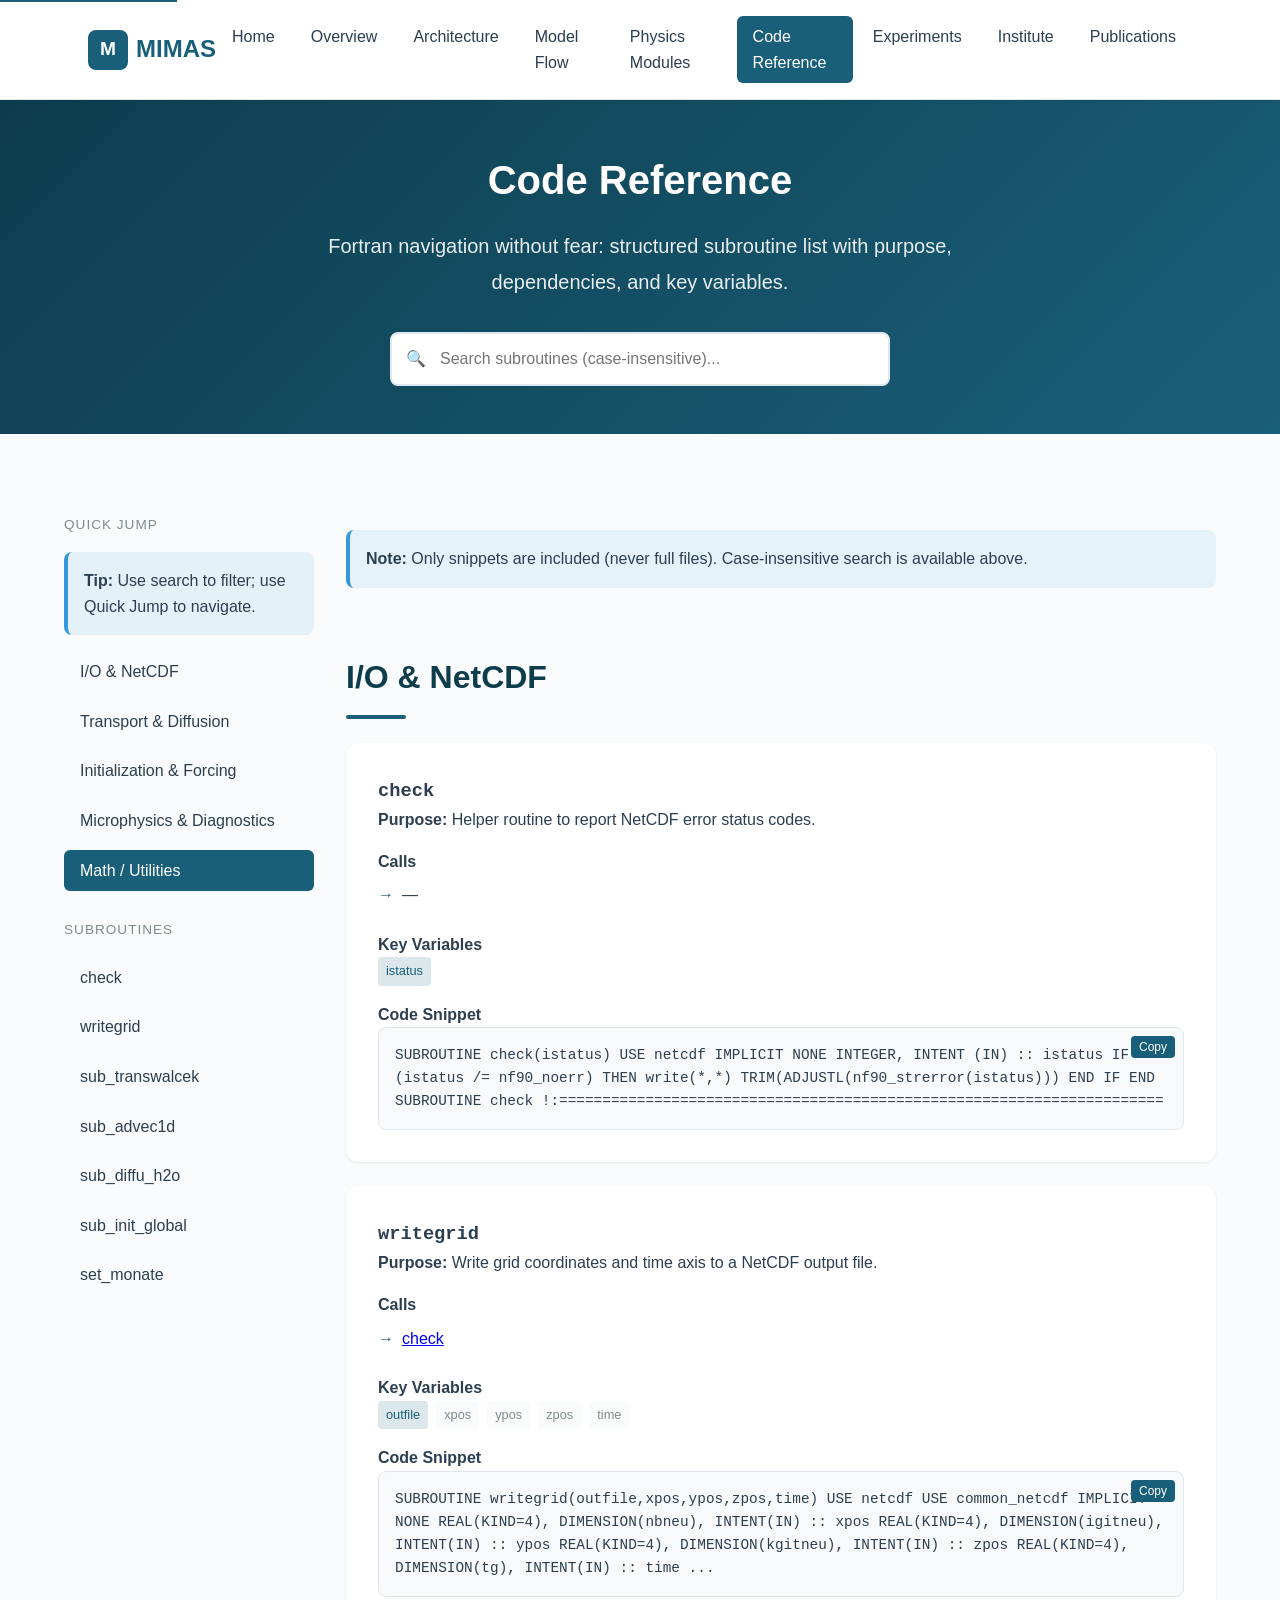
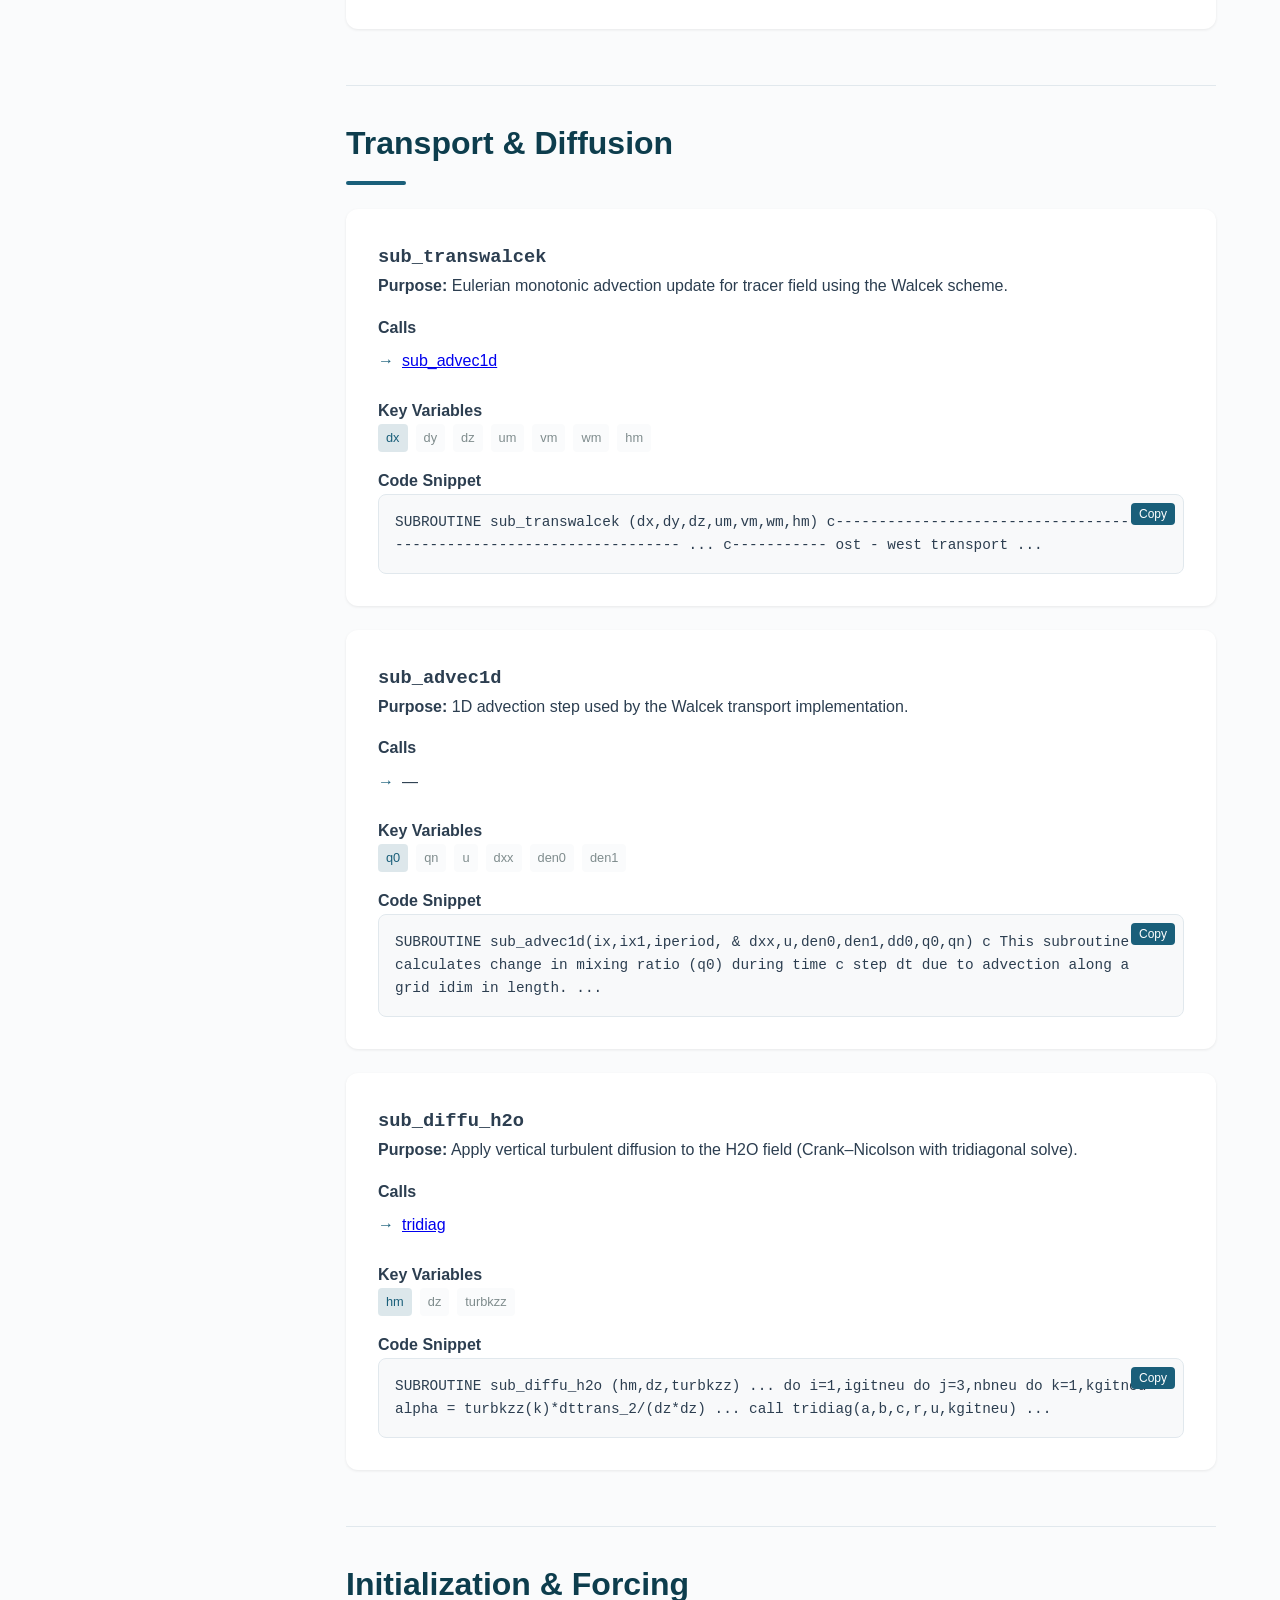
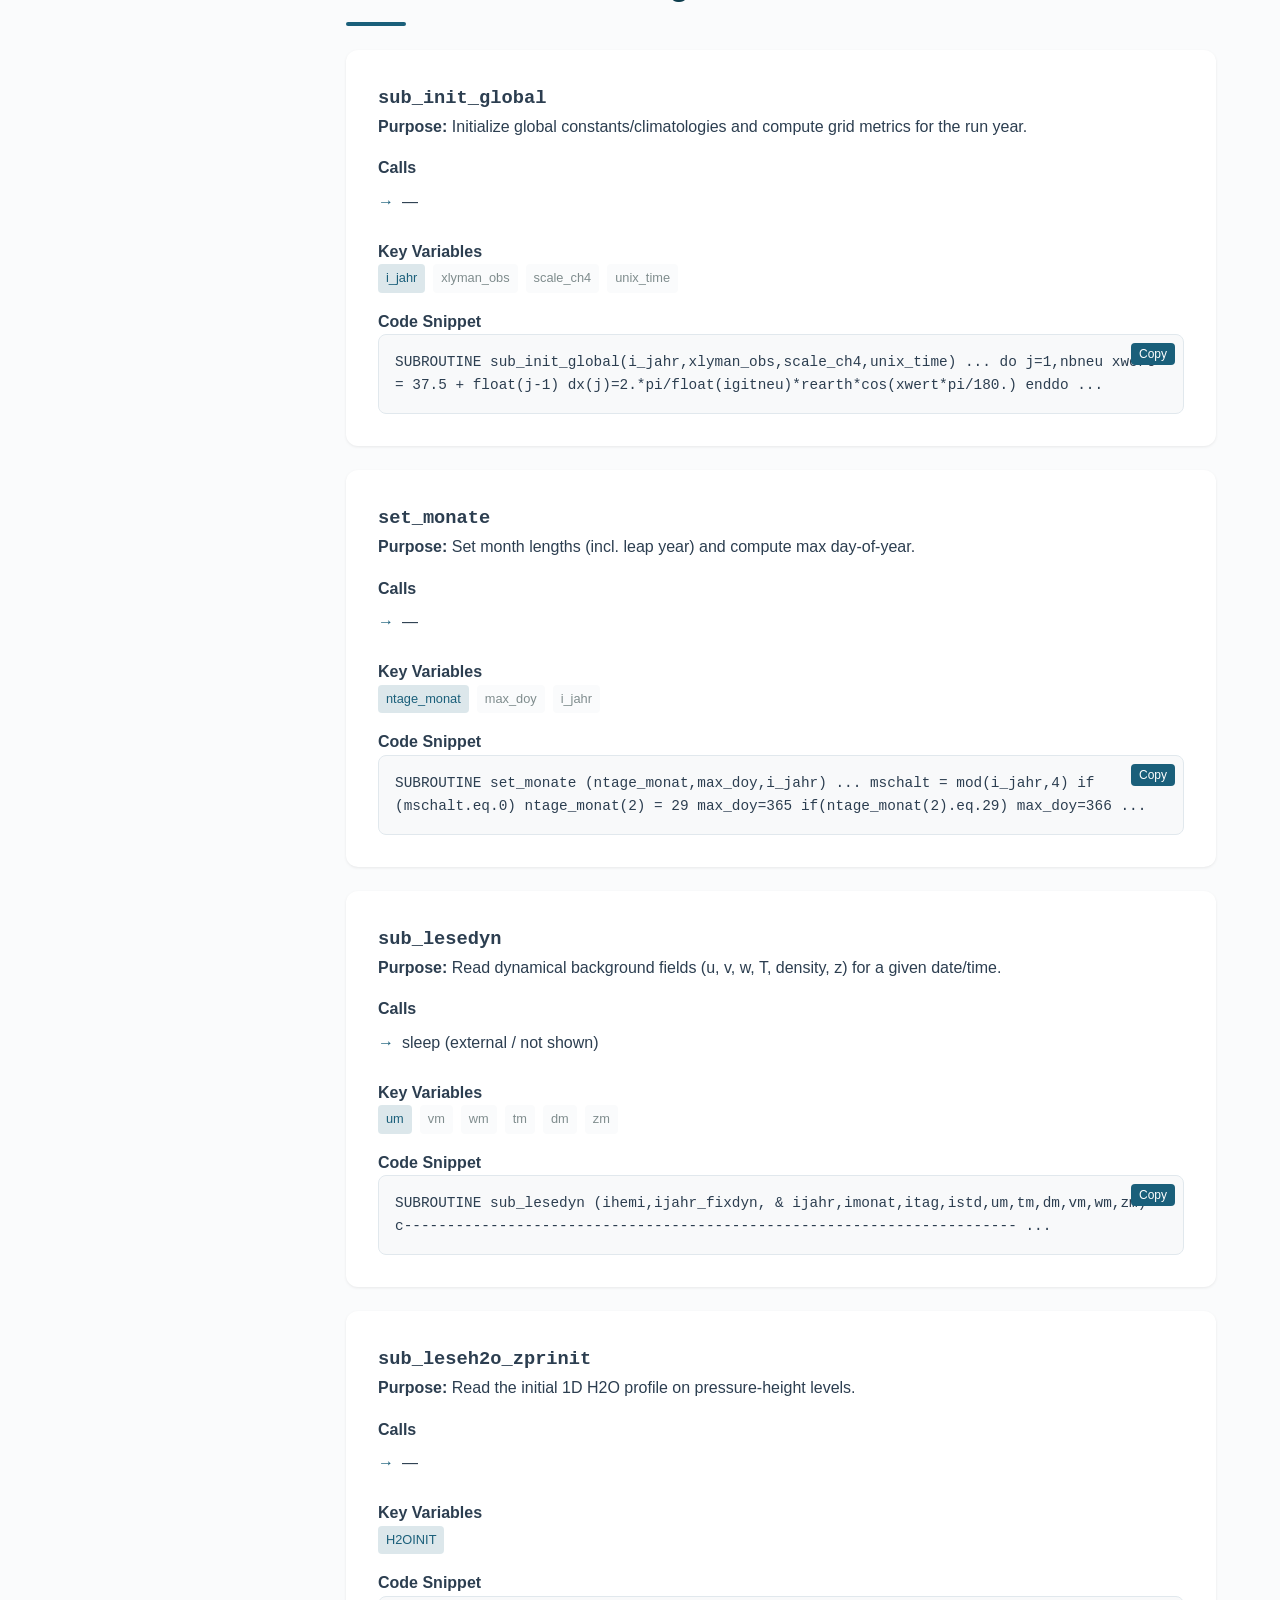
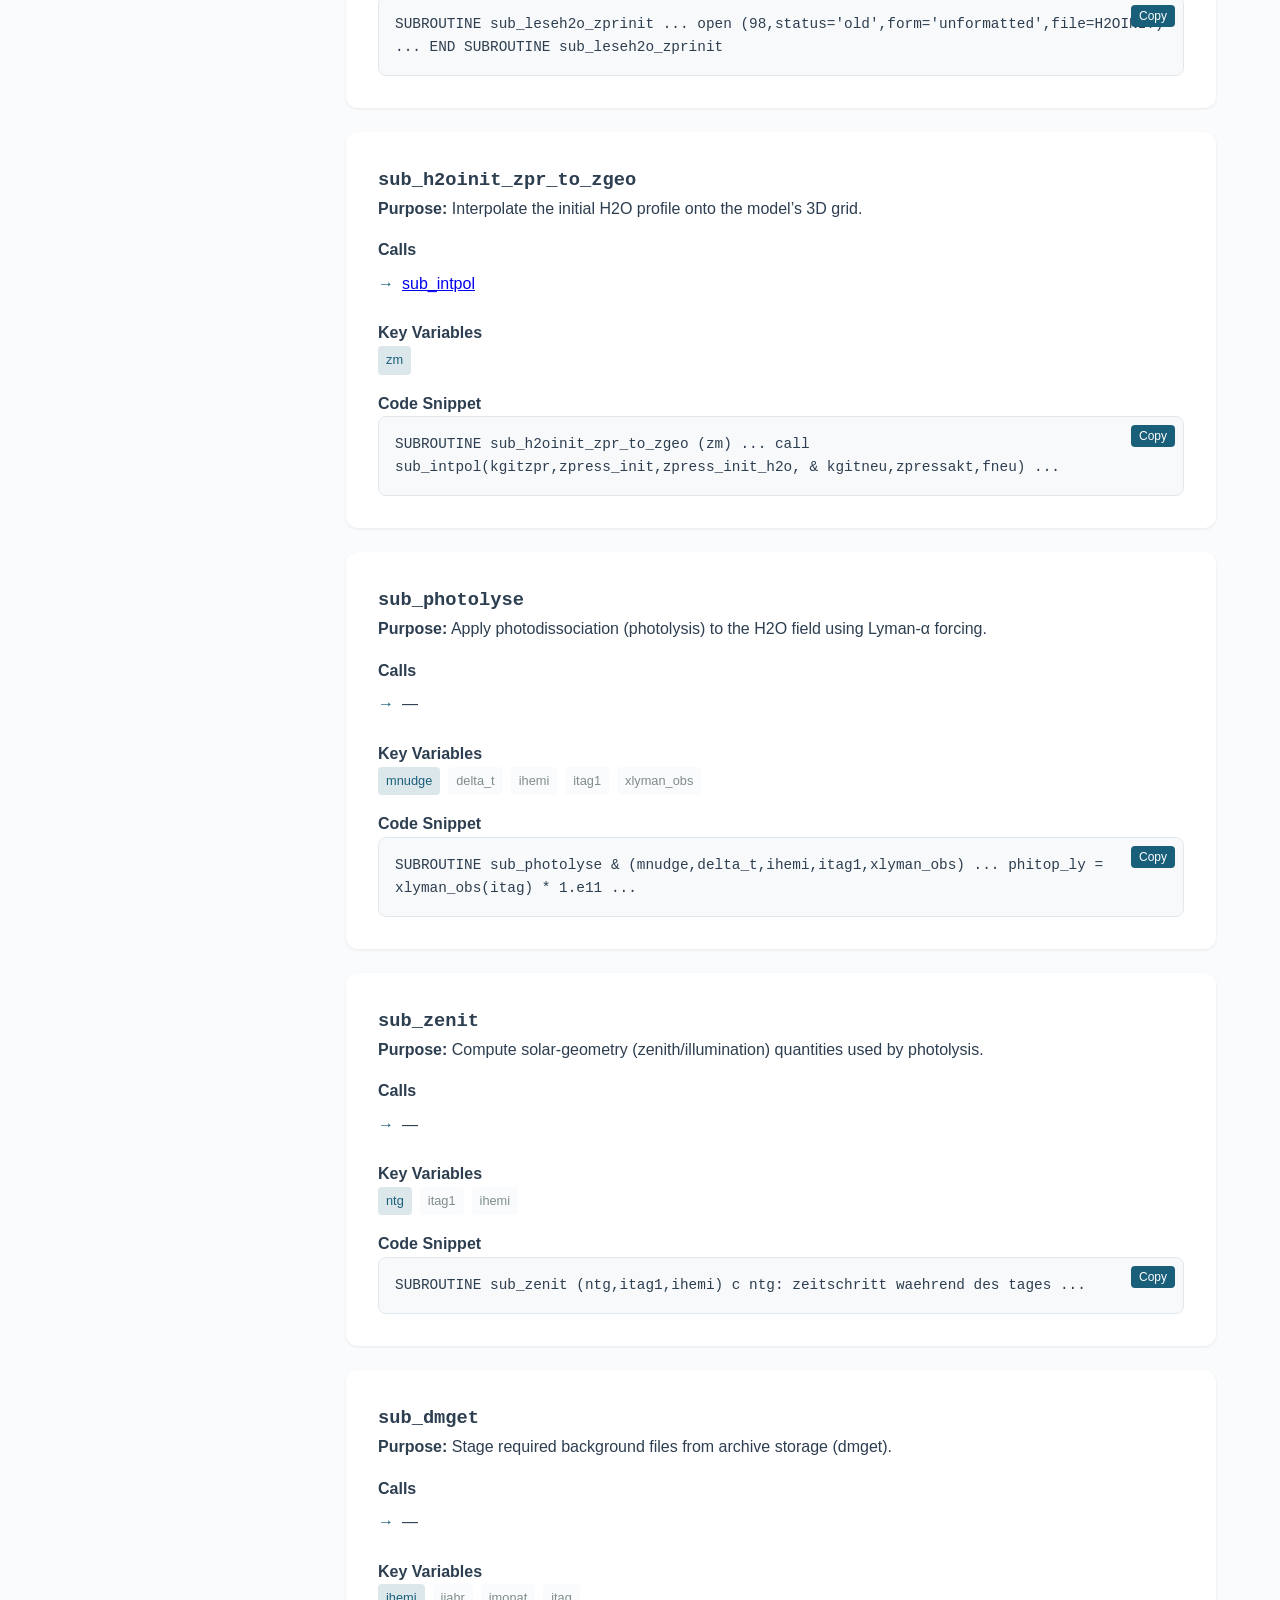
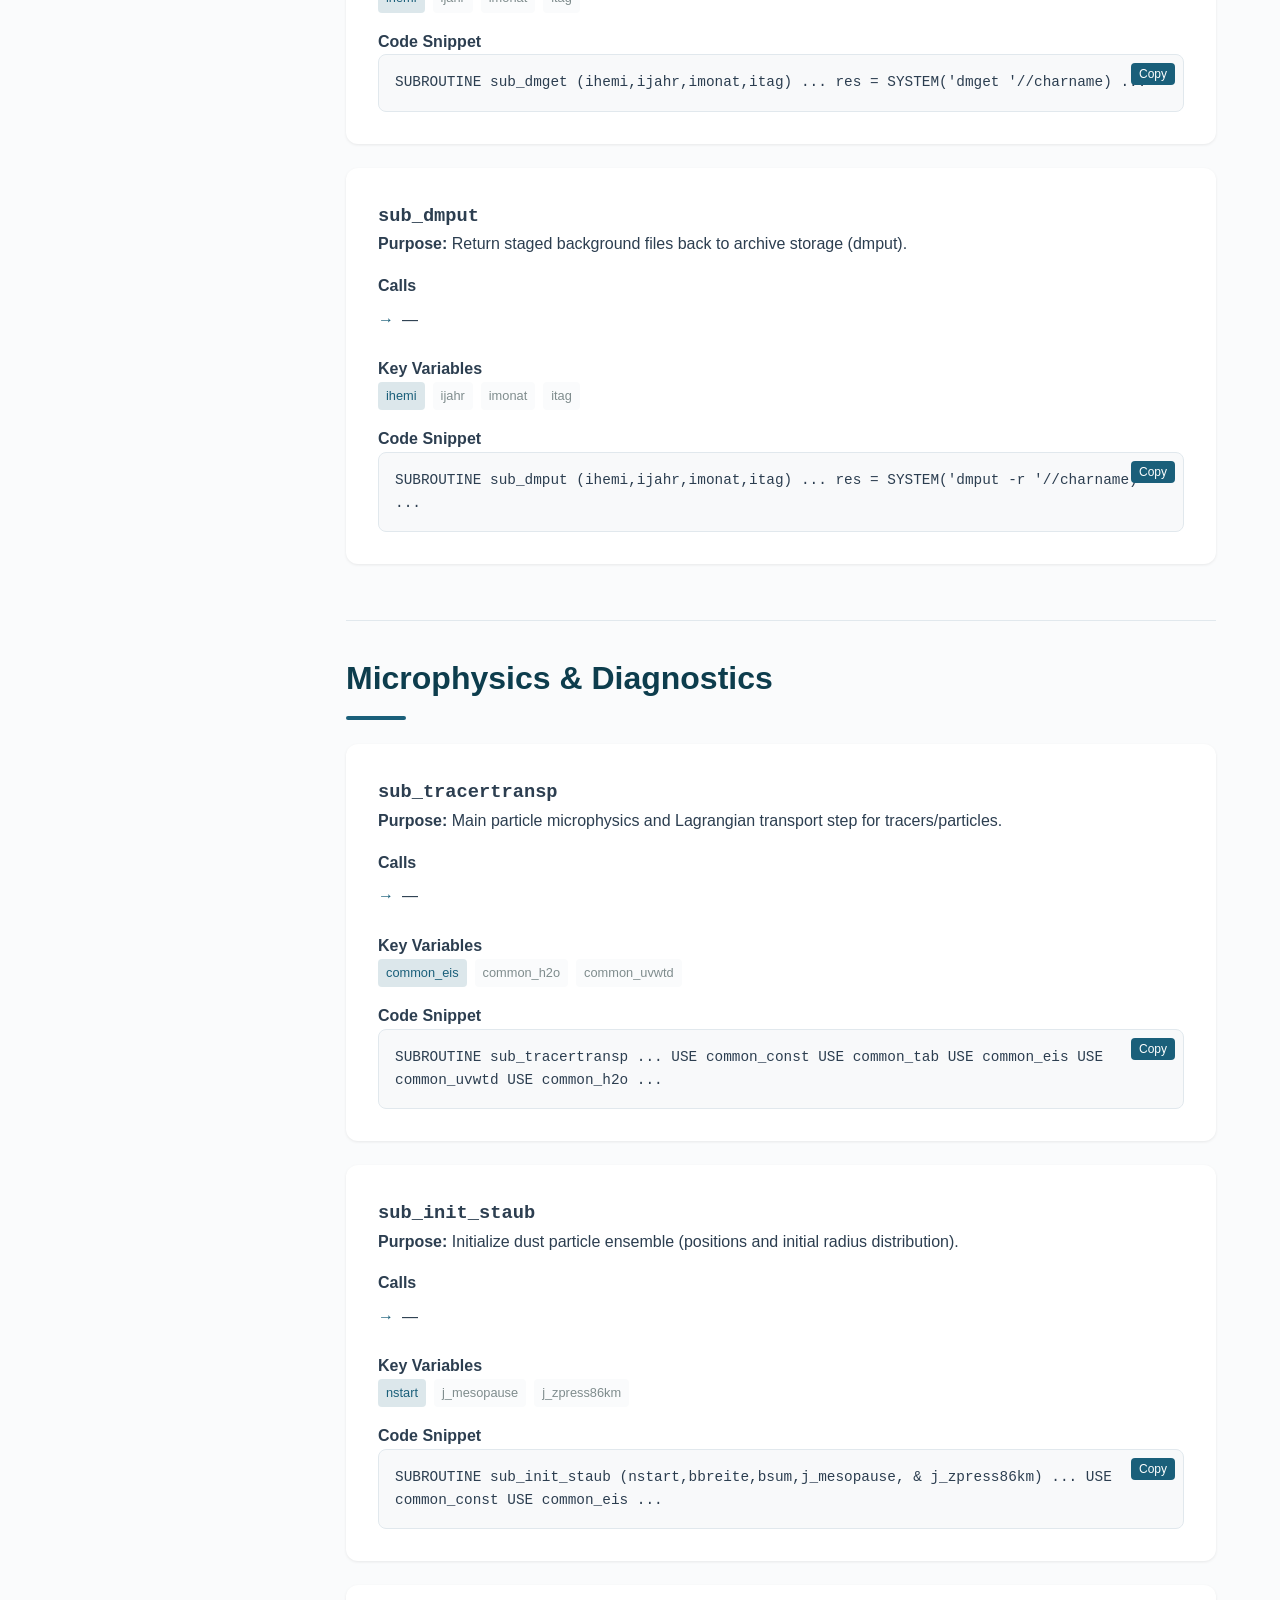
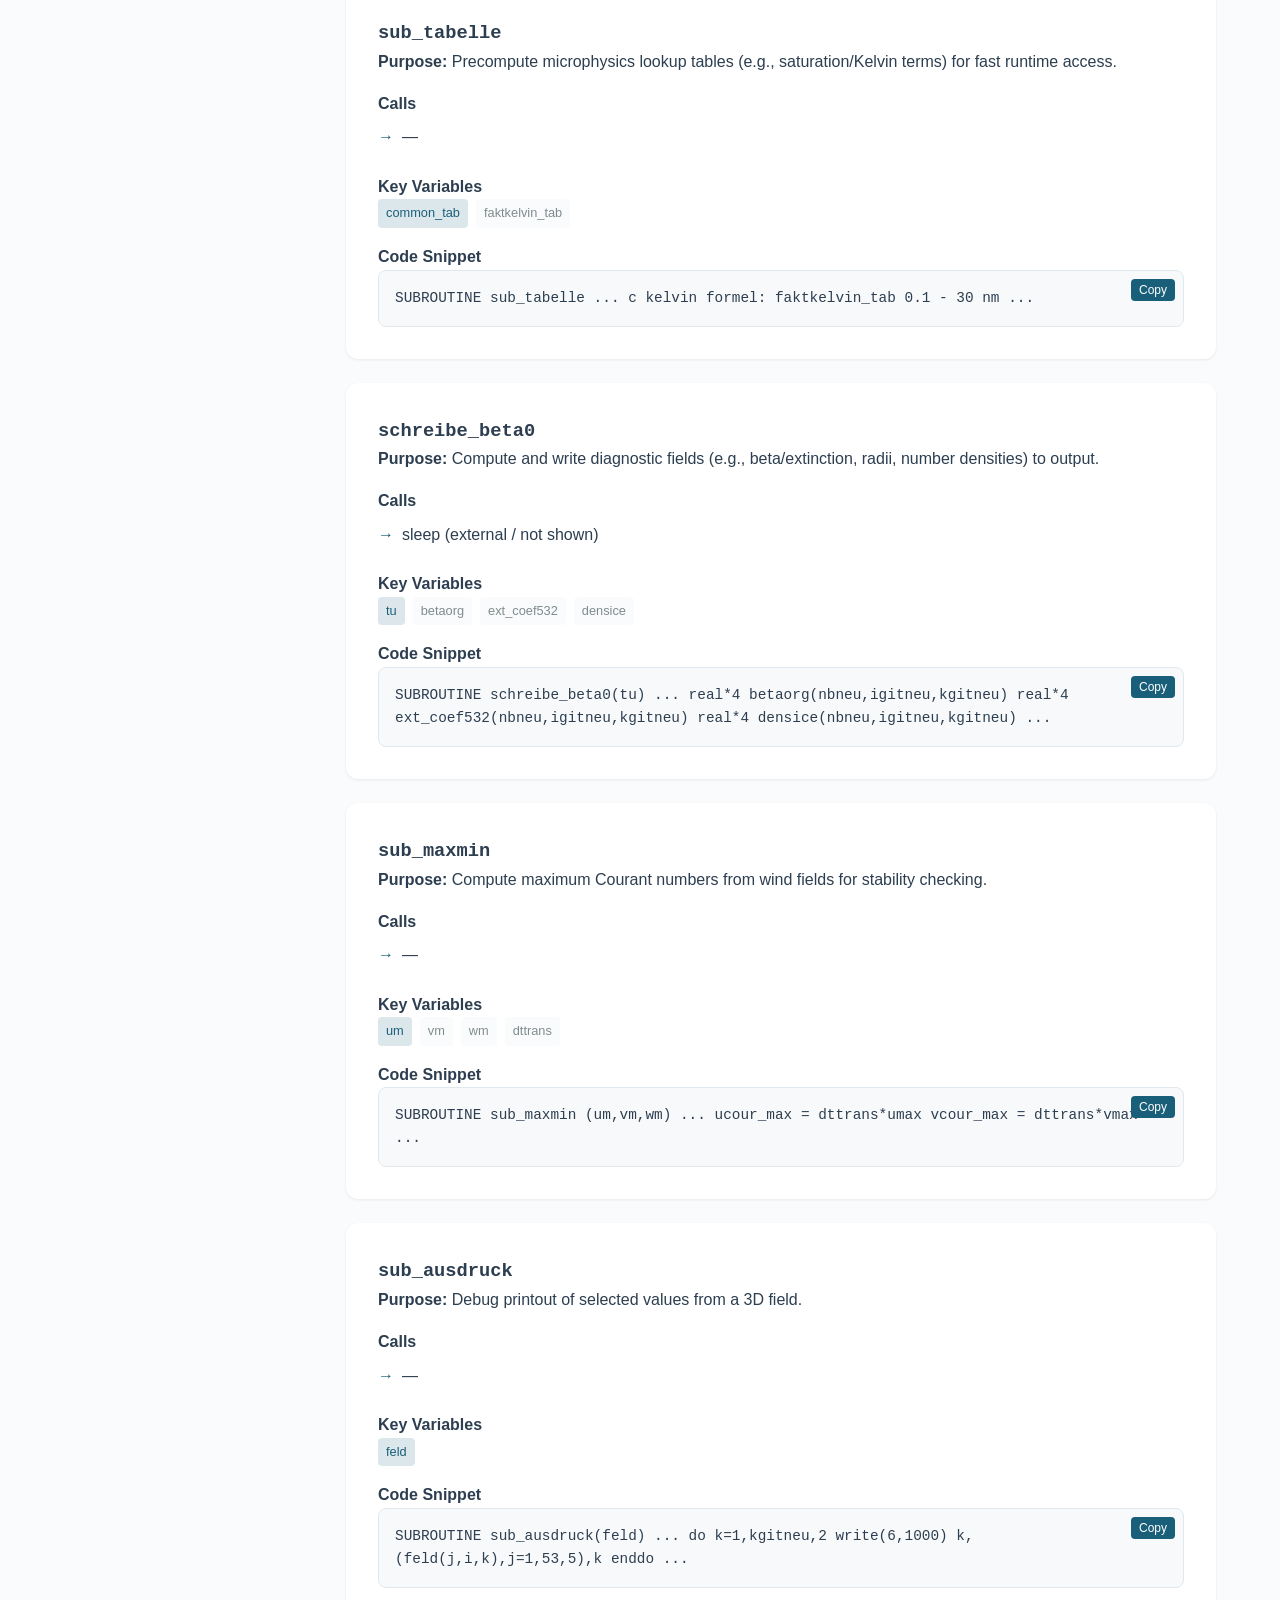
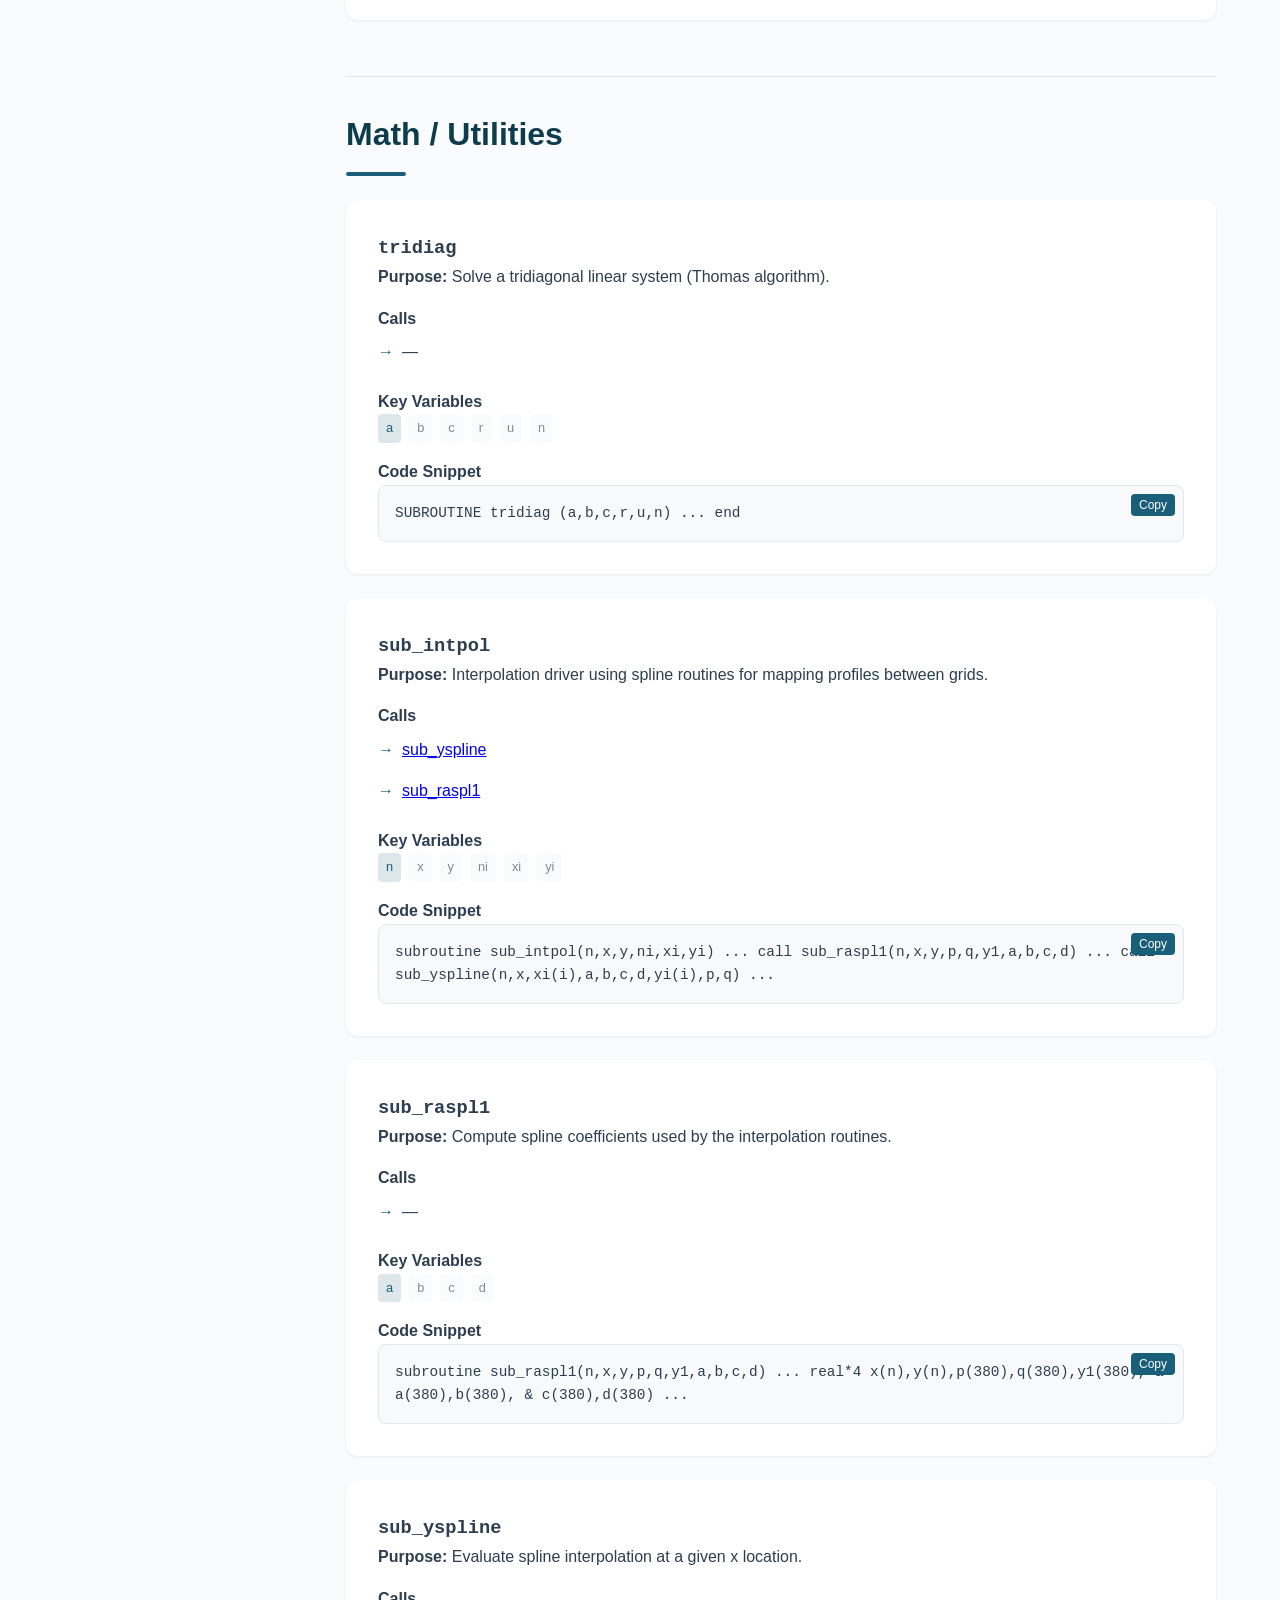
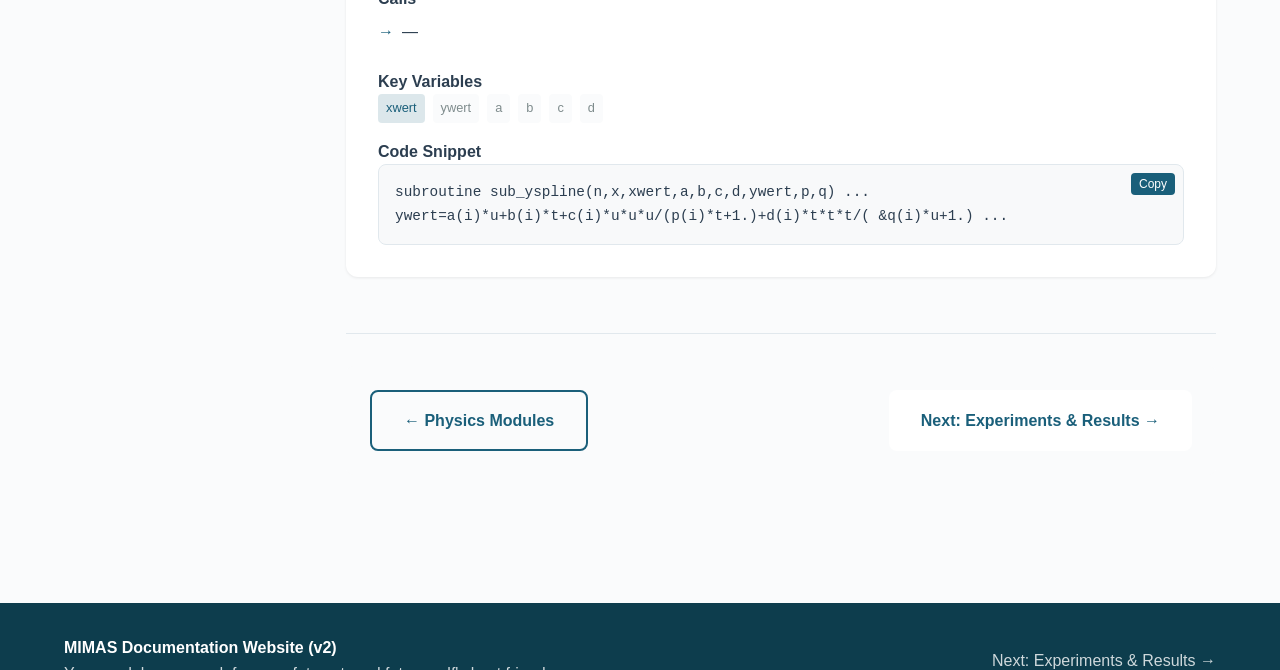
==== code-reference.html @ 05393bd7 "first upload. wll wish" ====
<!DOCTYPE html>
<html lang="en">
<head>
    <meta charset="UTF-8">
    <meta name="viewport" content="width=device-width, initial-scale=1.0">
    <title>Code Reference - MIMAS Documentation</title>
    <link rel="stylesheet" href="styles.css">
</head>
<body>
    <a href="#main-content" class="skip-link">Skip to main content</a>
    
    <header class="header">
        <div class="container">
            <div class="header-content">
                <a href="index.html" class="logo">
                    <div class="logo-icon">M</div>
                    <span class="logo-text">MIMAS</span>
                </a>
                
                <button class="mobile-menu-btn" aria-label="Toggle menu">
                    <span></span>
                    <span></span>
                    <span></span>
                </button>
                
                <nav class="nav-main" id="main-nav">
                    <a href="index.html" class="nav-link">Home</a>
                    <a href="overview.html" class="nav-link">Overview</a>
                    <a href="architecture.html" class="nav-link">Architecture</a>
                    <a href="flow.html" class="nav-link">Model Flow</a>
                    <a href="modules.html" class="nav-link">Physics Modules</a>
                    <a href="code-reference.html" class="nav-link active">Code Reference</a>
                    <a href="experiments.html" class="nav-link">Experiments</a>
                    <a href="institute.html" class="nav-link">Institute</a>
                    <a href="publications.html" class="nav-link">Publications</a>
                </nav>
            </div>
        </div>
    </header>
    
    <main id="main-content">
        <section class="hero" style="background: linear-gradient(135deg, #0d3d4d 0%, #1a5f7a 100%);">
            <div class="container">
                <h1>Code Reference</h1>
                <p class="hero-description">
                    Fortran navigation without fear: structured subroutine list with purpose, dependencies, and key variables.
                </p>
                
                <div class="search-container" style="max-width: 500px; margin: var(--spacing-xl) auto 0;">
                    <span class="search-icon">🔍</span>
                    <input type="text" class="search-input" placeholder="Search subroutines (case-insensitive)..." id="search-input">
                </div>
            </div>
        </section>
        
        <section class="main-content">
            <div class="container">
                <div class="sidebar-layout">
                    <aside class="sidebar-nav">
                        <div class="sidebar-title">Quick Jump</div>

                        <div class="alert alert-info" style="margin-bottom: var(--spacing-md);">
                            <strong>Tip:</strong> Use search to filter; use Quick Jump to navigate.
                        </div>

                        <div style="display:flex; flex-direction:column; gap: var(--spacing-xs);">
                            <a href="#group-io" class="sidebar-link">I/O & NetCDF</a>
                            <a href="#group-transport" class="sidebar-link">Transport & Diffusion</a>
                            <a href="#group-initialization" class="sidebar-link">Initialization & Forcing</a>
                            <a href="#group-microphysics" class="sidebar-link">Microphysics & Diagnostics</a>
                            <a href="#group-math" class="sidebar-link">Math / Utilities</a>
                        </div>

                        <div class="sidebar-title" style="margin-top: var(--spacing-lg);">Subroutines</div>
                        <div style="display:flex; flex-direction:column; gap: var(--spacing-xs);">
                            <!-- I/O & NetCDF -->
                            <a href="#check" class="sidebar-link">check</a>
                            <a href="#writegrid" class="sidebar-link">writegrid</a>

                            <!-- Transport & Diffusion -->
                            <a href="#sub_transwalcek" class="sidebar-link">sub_transwalcek</a>
                            <a href="#sub_advec1d" class="sidebar-link">sub_advec1d</a>
                            <a href="#sub_diffu_h2o" class="sidebar-link">sub_diffu_h2o</a>

                            <!-- Initialization & Forcing -->
                            <a href="#sub_init_global" class="sidebar-link">sub_init_global</a>
                            <a href="#set_monate" class="sidebar-link">set_monate</a>
                            <a href="#sub_lesedyn" class="sidebar-link">sub_lesedyn</a>
                            <a href="#sub_leseh2o_zprinit" class="sidebar-link">sub_leseh2o_zprinit</a>
                            <a href="#sub_h2oinit_zpr_to_zgeo" class="sidebar-link">sub_h2oinit_zpr_to_zgeo</a>
                            <a href="#sub_photolyse" class="sidebar-link">sub_photolyse</a>
                            <a href="#sub_zenit" class="sidebar-link">sub_zenit</a>
                            <a href="#sub_dmget" class="sidebar-link">sub_dmget</a>
                            <a href="#sub_dmput" class="sidebar-link">sub_dmput</a>

                            <!-- Microphysics & Diagnostics -->
                            <a href="#sub_tracertransp" class="sidebar-link">sub_tracertransp</a>
                            <a href="#sub_init_staub" class="sidebar-link">sub_init_staub</a>
                            <a href="#sub_tabelle" class="sidebar-link">sub_tabelle</a>
                            <a href="#schreibe_beta0" class="sidebar-link">schreibe_beta0</a>
                            <a href="#sub_maxmin" class="sidebar-link">sub_maxmin</a>
                            <a href="#sub_ausdruck" class="sidebar-link">sub_ausdruck</a>

                            <!-- Math / Utilities -->
                            <a href="#tridiag" class="sidebar-link">tridiag</a>
                            <a href="#sub_intpol" class="sidebar-link">sub_intpol</a>
                            <a href="#sub_raspl1" class="sidebar-link">sub_raspl1</a>
                            <a href="#sub_yspline" class="sidebar-link">sub_yspline</a>
                        </div>
                    </aside>
                    
                    <div class="main-column">
                        <div class="alert alert-info" style="margin-bottom: var(--spacing-xl);">
                            <strong>Note:</strong> Only snippets are included (never full files). Case-insensitive search is available above.
                        </div>

                        <!-- =========================
                             GROUP: I/O & NetCDF
                             ========================= -->
                        <section id="group-io" class="content-section">
                            <h2 class="section-title">I/O &amp; NetCDF</h2>

                            <!-- check -->
                            <div class="content-box subroutine-entry" id="check" data-name="check">
                                <h3><code>check</code></h3>
                                <p><strong>Purpose:</strong> Helper routine to report NetCDF error status codes.</p>
                                
                                <div class="grid-2" style="margin-top: var(--spacing-md);">
                                    <div>
                                        <h4>Calls</h4>
                                        <ul class="content-list">
                                            <li>—</li>
                                        </ul>
                                    </div>
                                    <div></div>
                                </div>
                                
                                <div style="margin-top: var(--spacing-md);">
                                    <h4>Key Variables</h4>
                                    <div style="display: flex; flex-wrap: wrap; gap: var(--spacing-xs);">
                                        <span class="tag primary">istatus</span>
                                    </div>
                                </div>
                                
                                <div style="margin-top: var(--spacing-md);">
                                    <h4>Code Snippet</h4>
                                    <div class="code-block">
                                        <code>
SUBROUTINE check(istatus)
      USE netcdf
      IMPLICIT NONE
      INTEGER, INTENT (IN) :: istatus
      IF (istatus /= nf90_noerr) THEN
      write(*,*) TRIM(ADJUSTL(nf90_strerror(istatus)))
      END IF
      END SUBROUTINE check
!:======================================================================
                                        </code>
                                    </div>
                                </div>
                            </div>

                            <!-- writegrid -->
                            <div class="content-box subroutine-entry" id="writegrid" data-name="writegrid">
                                <h3><code>writegrid</code></h3>
                                <p><strong>Purpose:</strong> Write grid coordinates and time axis to a NetCDF output file.</p>
                                
                                <div class="grid-2" style="margin-top: var(--spacing-md);">
                                    <div>
                                        <h4>Calls</h4>
                                        <ul class="content-list">
                                            <li><a href="#check">check</a></li>
                                        </ul>
                                    </div>
                                    <div></div>
                                </div>
                                
                                <div style="margin-top: var(--spacing-md);">
                                    <h4>Key Variables</h4>
                                    <div style="display: flex; flex-wrap: wrap; gap: var(--spacing-xs);">
                                        <span class="tag primary">outfile</span>
                                        <span class="tag">xpos</span>
                                        <span class="tag">ypos</span>
                                        <span class="tag">zpos</span>
                                        <span class="tag">time</span>
                                    </div>
                                </div>
                                
                                <div style="margin-top: var(--spacing-md);">
                                    <h4>Code Snippet</h4>
                                    <div class="code-block">
                                        <code>
SUBROUTINE writegrid(outfile,xpos,ypos,zpos,time)
      USE netcdf
      USE common_netcdf
      IMPLICIT NONE
      REAL(KIND=4), DIMENSION(nbneu), INTENT(IN) :: xpos
      REAL(KIND=4), DIMENSION(igitneu), INTENT(IN) :: ypos
      REAL(KIND=4), DIMENSION(kgitneu), INTENT(IN) :: zpos
      REAL(KIND=4), DIMENSION(tg), INTENT(IN) :: time
...
                                        </code>
                                    </div>
                                </div>
                            </div>
                        </section>

                        <!-- =========================
                             GROUP: Transport & Diffusion
                             ========================= -->
                        <section id="group-transport" class="content-section">
                            <h2 class="section-title">Transport &amp; Diffusion</h2>

                            <!-- sub_transwalcek -->
                            <div class="content-box subroutine-entry" id="sub_transwalcek" data-name="sub_transwalcek">
                                <h3><code>sub_transwalcek</code></h3>
                                <p><strong>Purpose:</strong> Eulerian monotonic advection update for tracer field using the Walcek scheme.</p>
                                <div class="grid-2" style="margin-top: var(--spacing-md);">
                                    <div>
                                        <h4>Calls</h4>
                                        <ul class="content-list">
                                            <li><a href="#sub_advec1d">sub_advec1d</a></li>
                                        </ul>
                                    </div>
                                    <div></div>
                                </div>
                                <div style="margin-top: var(--spacing-md);">
                                    <h4>Key Variables</h4>
                                    <div style="display: flex; flex-wrap: wrap; gap: var(--spacing-xs);">
                                        <span class="tag primary">dx</span>
                                        <span class="tag">dy</span>
                                        <span class="tag">dz</span>
                                        <span class="tag">um</span>
                                        <span class="tag">vm</span>
                                        <span class="tag">wm</span>
                                        <span class="tag">hm</span>
                                    </div>
                                </div>
                                <div style="margin-top: var(--spacing-md);">
                                    <h4>Code Snippet</h4>
                                    <div class="code-block">
                                        <code>
SUBROUTINE sub_transwalcek (dx,dy,dz,um,vm,wm,hm)
c-----------------------------------------------------------------------
...
c-----------  ost - west transport
...
                                        </code>
                                    </div>
                                </div>
                            </div>

                            <!-- sub_advec1d -->
                            <div class="content-box subroutine-entry" id="sub_advec1d" data-name="sub_advec1d">
                                <h3><code>sub_advec1d</code></h3>
                                <p><strong>Purpose:</strong> 1D advection step used by the Walcek transport implementation.</p>
                                <div class="grid-2" style="margin-top: var(--spacing-md);">
                                    <div><h4>Calls</h4><ul class="content-list"><li>—</li></ul></div>
                                    <div></div>
                                </div>
                                <div style="margin-top: var(--spacing-md);">
                                    <h4>Key Variables</h4>
                                    <div style="display: flex; flex-wrap: wrap; gap: var(--spacing-xs);">
                                        <span class="tag primary">q0</span>
                                        <span class="tag">qn</span>
                                        <span class="tag">u</span>
                                        <span class="tag">dxx</span>
                                        <span class="tag">den0</span>
                                        <span class="tag">den1</span>
                                    </div>
                                </div>
                                <div style="margin-top: var(--spacing-md);">
                                    <h4>Code Snippet</h4>
                                    <div class="code-block">
                                        <code>
SUBROUTINE sub_advec1d(ix,ix1,iperiod,
     &                            dxx,u,den0,den1,dd0,q0,qn)
c     This subroutine calculates change in mixing ratio (q0) during time
c     step dt due to advection along a grid idim in length.
...
                                        </code>
                                    </div>
                                </div>
                            </div>

                            <!-- sub_diffu_h2o -->
                            <div class="content-box subroutine-entry" id="sub_diffu_h2o" data-name="sub_diffu_h2o">
                                <h3><code>sub_diffu_h2o</code></h3>
                                <p><strong>Purpose:</strong> Apply vertical turbulent diffusion to the H2O field (Crank–Nicolson with tridiagonal solve).</p>
                                <div class="grid-2" style="margin-top: var(--spacing-md);">
                                    <div>
                                        <h4>Calls</h4>
                                        <ul class="content-list">
                                            <li><a href="#tridiag">tridiag</a></li>
                                        </ul>
                                    </div>
                                    <div></div>
                                </div>
                                <div style="margin-top: var(--spacing-md);">
                                    <h4>Key Variables</h4>
                                    <div style="display: flex; flex-wrap: wrap; gap: var(--spacing-xs);">
                                        <span class="tag primary">hm</span>
                                        <span class="tag">dz</span>
                                        <span class="tag">turbkzz</span>
                                    </div>
                                </div>
                                <div style="margin-top: var(--spacing-md);">
                                    <h4>Code Snippet</h4>
                                    <div class="code-block">
                                        <code>
SUBROUTINE sub_diffu_h2o (hm,dz,turbkzz)
...
      do i=1,igitneu
       do j=3,nbneu
        do k=1,kgitneu
         alpha = turbkzz(k)*dttrans_2/(dz*dz)
...
        call tridiag(a,b,c,r,u,kgitneu)
...
                                        </code>
                                    </div>
                                </div>
                            </div>
                        </section>

                        <!-- =========================
                             GROUP: Initialization & Forcing
                             ========================= -->
                        <section id="group-initialization" class="content-section">
                            <h2 class="section-title">Initialization &amp; Forcing</h2>

                            <div class="content-box subroutine-entry" id="sub_init_global" data-name="sub_init_global">
                                <h3><code>sub_init_global</code></h3>
                                <p><strong>Purpose:</strong> Initialize global constants/climatologies and compute grid metrics for the run year.</p>
                                <div class="grid-2" style="margin-top: var(--spacing-md);">
                                    <div><h4>Calls</h4><ul class="content-list"><li>—</li></ul></div>
                                    <div></div>
                                </div>
                                <div style="margin-top: var(--spacing-md);">
                                    <h4>Key Variables</h4>
                                    <div style="display: flex; flex-wrap: wrap; gap: var(--spacing-xs);">
                                        <span class="tag primary">i_jahr</span>
                                        <span class="tag">xlyman_obs</span>
                                        <span class="tag">scale_ch4</span>
                                        <span class="tag">unix_time</span>
                                    </div>
                                </div>
                                <div style="margin-top: var(--spacing-md);">
                                    <h4>Code Snippet</h4>
                                    <div class="code-block">
                                        <code>
SUBROUTINE sub_init_global(i_jahr,xlyman_obs,scale_ch4,unix_time)
...
      do j=1,nbneu
       xwert = 37.5 +  float(j-1)
       dx(j)=2.*pi/float(igitneu)*rearth*cos(xwert*pi/180.)
      enddo
...
                                        </code>
                                    </div>
                                </div>
                            </div>

                            <div class="content-box subroutine-entry" id="set_monate" data-name="set_monate">
                                <h3><code>set_monate</code></h3>
                                <p><strong>Purpose:</strong> Set month lengths (incl. leap year) and compute max day-of-year.</p>
                                <div class="grid-2" style="margin-top: var(--spacing-md);">
                                    <div><h4>Calls</h4><ul class="content-list"><li>—</li></ul></div>
                                    <div></div>
                                </div>
                                <div style="margin-top: var(--spacing-md);">
                                    <h4>Key Variables</h4>
                                    <div style="display: flex; flex-wrap: wrap; gap: var(--spacing-xs);">
                                        <span class="tag primary">ntage_monat</span>
                                        <span class="tag">max_doy</span>
                                        <span class="tag">i_jahr</span>
                                    </div>
                                </div>
                                <div style="margin-top: var(--spacing-md);">
                                    <h4>Code Snippet</h4>
                                    <div class="code-block">
                                        <code>
SUBROUTINE set_monate (ntage_monat,max_doy,i_jahr)
...
      mschalt = mod(i_jahr,4)
      if (mschalt.eq.0) ntage_monat(2) = 29
      max_doy=365
      if(ntage_monat(2).eq.29) max_doy=366
...
                                        </code>
                                    </div>
                                </div>
                            </div>

                            <div class="content-box subroutine-entry" id="sub_lesedyn" data-name="sub_lesedyn">
                                <h3><code>sub_lesedyn</code></h3>
                                <p><strong>Purpose:</strong> Read dynamical background fields (u, v, w, T, density, z) for a given date/time.</p>
                                <div class="grid-2" style="margin-top: var(--spacing-md);">
                                    <div><h4>Calls</h4><ul class="content-list"><li>sleep (external / not shown)</li></ul></div>
                                    <div></div>
                                </div>
                                <div style="margin-top: var(--spacing-md);">
                                    <h4>Key Variables</h4>
                                    <div style="display: flex; flex-wrap: wrap; gap: var(--spacing-xs);">
                                        <span class="tag primary">um</span>
                                        <span class="tag">vm</span>
                                        <span class="tag">wm</span>
                                        <span class="tag">tm</span>
                                        <span class="tag">dm</span>
                                        <span class="tag">zm</span>
                                    </div>
                                </div>
                                <div style="margin-top: var(--spacing-md);">
                                    <h4>Code Snippet</h4>
                                    <div class="code-block">
                                        <code>
SUBROUTINE sub_lesedyn (ihemi,ijahr_fixdyn,
     &                        ijahr,imonat,itag,istd,um,tm,dm,vm,wm,zm)
c-----------------------------------------------------------------------
...
                                        </code>
                                    </div>
                                </div>
                            </div>

                            <div class="content-box subroutine-entry" id="sub_leseh2o_zprinit" data-name="sub_leseh2o_zprinit">
                                <h3><code>sub_leseh2o_zprinit</code></h3>
                                <p><strong>Purpose:</strong> Read the initial 1D H2O profile on pressure-height levels.</p>
                                <div class="grid-2" style="margin-top: var(--spacing-md);">
                                    <div><h4>Calls</h4><ul class="content-list"><li>—</li></ul></div>
                                    <div></div>
                                </div>
                                <div style="margin-top: var(--spacing-md);">
                                    <h4>Key Variables</h4>
                                    <div style="display: flex; flex-wrap: wrap; gap: var(--spacing-xs);">
                                        <span class="tag primary">H2OINIT</span>
                                    </div>
                                </div>
                                <div style="margin-top: var(--spacing-md);">
                                    <h4>Code Snippet</h4>
                                    <div class="code-block">
                                        <code>
SUBROUTINE sub_leseh2o_zprinit
...
      open (98,status='old',form='unformatted',file=H2OINIT)
...
      END SUBROUTINE sub_leseh2o_zprinit
                                        </code>
                                    </div>
                                </div>
                            </div>

                            <div class="content-box subroutine-entry" id="sub_h2oinit_zpr_to_zgeo" data-name="sub_h2oinit_zpr_to_zgeo">
                                <h3><code>sub_h2oinit_zpr_to_zgeo</code></h3>
                                <p><strong>Purpose:</strong> Interpolate the initial H2O profile onto the model’s 3D grid.</p>
                                <div class="grid-2" style="margin-top: var(--spacing-md);">
                                    <div>
                                        <h4>Calls</h4>
                                        <ul class="content-list">
                                            <li><a href="#sub_intpol">sub_intpol</a></li>
                                        </ul>
                                    </div>
                                    <div></div>
                                </div>
                                <div style="margin-top: var(--spacing-md);">
                                    <h4>Key Variables</h4>
                                    <div style="display: flex; flex-wrap: wrap; gap: var(--spacing-xs);">
                                        <span class="tag primary">zm</span>
                                    </div>
                                </div>
                                <div style="margin-top: var(--spacing-md);">
                                    <h4>Code Snippet</h4>
                                    <div class="code-block">
                                        <code>
SUBROUTINE sub_h2oinit_zpr_to_zgeo (zm)
...
      call sub_intpol(kgitzpr,zpress_init,zpress_init_h2o,
     &                kgitneu,zpressakt,fneu)
...
                                        </code>
                                    </div>
                                </div>
                            </div>

                            <div class="content-box subroutine-entry" id="sub_photolyse" data-name="sub_photolyse">
                                <h3><code>sub_photolyse</code></h3>
                                <p><strong>Purpose:</strong> Apply photodissociation (photolysis) to the H2O field using Lyman-α forcing.</p>
                                <div class="grid-2" style="margin-top: var(--spacing-md);">
                                    <div><h4>Calls</h4><ul class="content-list"><li>—</li></ul></div>
                                    <div></div>
                                </div>
                                <div style="margin-top: var(--spacing-md);">
                                    <h4>Key Variables</h4>
                                    <div style="display: flex; flex-wrap: wrap; gap: var(--spacing-xs);">
                                        <span class="tag primary">mnudge</span>
                                        <span class="tag">delta_t</span>
                                        <span class="tag">ihemi</span>
                                        <span class="tag">itag1</span>
                                        <span class="tag">xlyman_obs</span>
                                    </div>
                                </div>
                                <div style="margin-top: var(--spacing-md);">
                                    <h4>Code Snippet</h4>
                                    <div class="code-block">
                                        <code>
SUBROUTINE sub_photolyse
     &                     (mnudge,delta_t,ihemi,itag1,xlyman_obs)
...
      phitop_ly = xlyman_obs(itag) * 1.e11
...
                                        </code>
                                    </div>
                                </div>
                            </div>

                            <div class="content-box subroutine-entry" id="sub_zenit" data-name="sub_zenit">
                                <h3><code>sub_zenit</code></h3>
                                <p><strong>Purpose:</strong> Compute solar-geometry (zenith/illumination) quantities used by photolysis.</p>
                                <div class="grid-2" style="margin-top: var(--spacing-md);">
                                    <div><h4>Calls</h4><ul class="content-list"><li>—</li></ul></div>
                                    <div></div>
                                </div>
                                <div style="margin-top: var(--spacing-md);">
                                    <h4>Key Variables</h4>
                                    <div style="display: flex; flex-wrap: wrap; gap: var(--spacing-xs);">
                                        <span class="tag primary">ntg</span>
                                        <span class="tag">itag1</span>
                                        <span class="tag">ihemi</span>
                                    </div>
                                </div>
                                <div style="margin-top: var(--spacing-md);">
                                    <h4>Code Snippet</h4>
                                    <div class="code-block">
                                        <code>
SUBROUTINE sub_zenit (ntg,itag1,ihemi)
c  ntg: zeitschritt waehrend des tages
...
                                        </code>
                                    </div>
                                </div>
                            </div>

                            <div class="content-box subroutine-entry" id="sub_dmget" data-name="sub_dmget">
                                <h3><code>sub_dmget</code></h3>
                                <p><strong>Purpose:</strong> Stage required background files from archive storage (dmget).</p>
                                <div class="grid-2" style="margin-top: var(--spacing-md);">
                                    <div><h4>Calls</h4><ul class="content-list"><li>—</li></ul></div>
                                    <div></div>
                                </div>
                                <div style="margin-top: var(--spacing-md);">
                                    <h4>Key Variables</h4>
                                    <div style="display: flex; flex-wrap: wrap; gap: var(--spacing-xs);">
                                        <span class="tag primary">ihemi</span>
                                        <span class="tag">ijahr</span>
                                        <span class="tag">imonat</span>
                                        <span class="tag">itag</span>
                                    </div>
                                </div>
                                <div style="margin-top: var(--spacing-md);">
                                    <h4>Code Snippet</h4>
                                    <div class="code-block">
                                        <code>
SUBROUTINE sub_dmget (ihemi,ijahr,imonat,itag)
...
      res = SYSTEM('dmget '//charname)
...
                                        </code>
                                    </div>
                                </div>
                            </div>

                            <div class="content-box subroutine-entry" id="sub_dmput" data-name="sub_dmput">
                                <h3><code>sub_dmput</code></h3>
                                <p><strong>Purpose:</strong> Return staged background files back to archive storage (dmput).</p>
                                <div class="grid-2" style="margin-top: var(--spacing-md);">
                                    <div><h4>Calls</h4><ul class="content-list"><li>—</li></ul></div>
                                    <div></div>
                                </div>
                                <div style="margin-top: var(--spacing-md);">
                                    <h4>Key Variables</h4>
                                    <div style="display: flex; flex-wrap: wrap; gap: var(--spacing-xs);">
                                        <span class="tag primary">ihemi</span>
                                        <span class="tag">ijahr</span>
                                        <span class="tag">imonat</span>
                                        <span class="tag">itag</span>
                                    </div>
                                </div>
                                <div style="margin-top: var(--spacing-md);">
                                    <h4>Code Snippet</h4>
                                    <div class="code-block">
                                        <code>
SUBROUTINE sub_dmput (ihemi,ijahr,imonat,itag)
...
      res = SYSTEM('dmput -r '//charname)
...
                                        </code>
                                    </div>
                                </div>
                            </div>
                        </section>

                        <!-- =========================
                             GROUP: Microphysics & Diagnostics
                             ========================= -->
                        <section id="group-microphysics" class="content-section">
                            <h2 class="section-title">Microphysics &amp; Diagnostics</h2>

                            <div class="content-box subroutine-entry" id="sub_tracertransp" data-name="sub_tracertransp">
                                <h3><code>sub_tracertransp</code></h3>
                                <p><strong>Purpose:</strong> Main particle microphysics and Lagrangian transport step for tracers/particles.</p>
                                <div class="grid-2" style="margin-top: var(--spacing-md);">
                                    <div><h4>Calls</h4><ul class="content-list"><li>—</li></ul></div>
                                    <div></div>
                                </div>
                                <div style="margin-top: var(--spacing-md);">
                                    <h4>Key Variables</h4>
                                    <div style="display: flex; flex-wrap: wrap; gap: var(--spacing-xs);">
                                        <span class="tag primary">common_eis</span>
                                        <span class="tag">common_h2o</span>
                                        <span class="tag">common_uvwtd</span>
                                    </div>
                                </div>
                                <div style="margin-top: var(--spacing-md);">
                                    <h4>Code Snippet</h4>
                                    <div class="code-block">
                                        <code>
SUBROUTINE sub_tracertransp
...
      USE common_const
      USE common_tab
      USE common_eis
      USE common_uvwtd
      USE common_h2o
...
                                        </code>
                                    </div>
                                </div>
                            </div>

                            <div class="content-box subroutine-entry" id="sub_init_staub" data-name="sub_init_staub">
                                <h3><code>sub_init_staub</code></h3>
                                <p><strong>Purpose:</strong> Initialize dust particle ensemble (positions and initial radius distribution).</p>
                                <div class="grid-2" style="margin-top: var(--spacing-md);">
                                    <div><h4>Calls</h4><ul class="content-list"><li>—</li></ul></div>
                                    <div></div>
                                </div>
                                <div style="margin-top: var(--spacing-md);">
                                    <h4>Key Variables</h4>
                                    <div style="display: flex; flex-wrap: wrap; gap: var(--spacing-xs);">
                                        <span class="tag primary">nstart</span>
                                        <span class="tag">j_mesopause</span>
                                        <span class="tag">j_zpress86km</span>
                                    </div>
                                </div>
                                <div style="margin-top: var(--spacing-md);">
                                    <h4>Code Snippet</h4>
                                    <div class="code-block">
                                        <code>
SUBROUTINE sub_init_staub (nstart,bbreite,bsum,j_mesopause,
     &                                               j_zpress86km)
...
      USE common_const
      USE common_eis
...
                                        </code>
                                    </div>
                                </div>
                            </div>

                            <div class="content-box subroutine-entry" id="sub_tabelle" data-name="sub_tabelle">
                                <h3><code>sub_tabelle</code></h3>
                                <p><strong>Purpose:</strong> Precompute microphysics lookup tables (e.g., saturation/Kelvin terms) for fast runtime access.</p>
                                <div class="grid-2" style="margin-top: var(--spacing-md);">
                                    <div><h4>Calls</h4><ul class="content-list"><li>—</li></ul></div>
                                    <div></div>
                                </div>
                                <div style="margin-top: var(--spacing-md);">
                                    <h4>Key Variables</h4>
                                    <div style="display: flex; flex-wrap: wrap; gap: var(--spacing-xs);">
                                        <span class="tag primary">common_tab</span>
                                        <span class="tag">faktkelvin_tab</span>
                                    </div>
                                </div>
                                <div style="margin-top: var(--spacing-md);">
                                    <h4>Code Snippet</h4>
                                    <div class="code-block">
                                        <code>
SUBROUTINE sub_tabelle
...
c  kelvin formel:     faktkelvin_tab  0.1 - 30 nm
...
                                        </code>
                                    </div>
                                </div>
                            </div>

                            <div class="content-box subroutine-entry" id="schreibe_beta0" data-name="schreibe_beta0">
                                <h3><code>schreibe_beta0</code></h3>
                                <p><strong>Purpose:</strong> Compute and write diagnostic fields (e.g., beta/extinction, radii, number densities) to output.</p>
                                <div class="grid-2" style="margin-top: var(--spacing-md);">
                                    <div><h4>Calls</h4><ul class="content-list"><li>sleep (external / not shown)</li></ul></div>
                                    <div></div>
                                </div>
                                <div style="margin-top: var(--spacing-md);">
                                    <h4>Key Variables</h4>
                                    <div style="display: flex; flex-wrap: wrap; gap: var(--spacing-xs);">
                                        <span class="tag primary">tu</span>
                                        <span class="tag">betaorg</span>
                                        <span class="tag">ext_coef532</span>
                                        <span class="tag">densice</span>
                                    </div>
                                </div>
                                <div style="margin-top: var(--spacing-md);">
                                    <h4>Code Snippet</h4>
                                    <div class="code-block">
                                        <code>
SUBROUTINE schreibe_beta0(tu)
...
      real*4 betaorg(nbneu,igitneu,kgitneu)
      real*4 ext_coef532(nbneu,igitneu,kgitneu)
      real*4 densice(nbneu,igitneu,kgitneu)
...
                                        </code>
                                    </div>
                                </div>
                            </div>

                            <div class="content-box subroutine-entry" id="sub_maxmin" data-name="sub_maxmin">
                                <h3><code>sub_maxmin</code></h3>
                                <p><strong>Purpose:</strong> Compute maximum Courant numbers from wind fields for stability checking.</p>
                                <div class="grid-2" style="margin-top: var(--spacing-md);">
                                    <div><h4>Calls</h4><ul class="content-list"><li>—</li></ul></div>
                                    <div></div>
                                </div>
                                <div style="margin-top: var(--spacing-md);">
                                    <h4>Key Variables</h4>
                                    <div style="display: flex; flex-wrap: wrap; gap: var(--spacing-xs);">
                                        <span class="tag primary">um</span>
                                        <span class="tag">vm</span>
                                        <span class="tag">wm</span>
                                        <span class="tag">dttrans</span>
                                    </div>
                                </div>
                                <div style="margin-top: var(--spacing-md);">
                                    <h4>Code Snippet</h4>
                                    <div class="code-block">
                                        <code>
SUBROUTINE sub_maxmin (um,vm,wm)
...
      ucour_max = dttrans*umax
      vcour_max = dttrans*vmax
...
                                        </code>
                                    </div>
                                </div>
                            </div>

                            <div class="content-box subroutine-entry" id="sub_ausdruck" data-name="sub_ausdruck">
                                <h3><code>sub_ausdruck</code></h3>
                                <p><strong>Purpose:</strong> Debug printout of selected values from a 3D field.</p>
                                <div class="grid-2" style="margin-top: var(--spacing-md);">
                                    <div><h4>Calls</h4><ul class="content-list"><li>—</li></ul></div>
                                    <div></div>
                                </div>
                                <div style="margin-top: var(--spacing-md);">
                                    <h4>Key Variables</h4>
                                    <div style="display: flex; flex-wrap: wrap; gap: var(--spacing-xs);">
                                        <span class="tag primary">feld</span>
                                    </div>
                                </div>
                                <div style="margin-top: var(--spacing-md);">
                                    <h4>Code Snippet</h4>
                                    <div class="code-block">
                                        <code>
SUBROUTINE sub_ausdruck(feld)
...
      do k=1,kgitneu,2
       write(6,1000) k,(feld(j,i,k),j=1,53,5),k
      enddo
...
                                        </code>
                                    </div>
                                </div>
                            </div>
                        </section>

                        <!-- =========================
                             GROUP: Math / Utilities
                             ========================= -->
                        <section id="group-math" class="content-section">
                            <h2 class="section-title">Math / Utilities</h2>

                            <div class="content-box subroutine-entry" id="tridiag" data-name="tridiag">
                                <h3><code>tridiag</code></h3>
                                <p><strong>Purpose:</strong> Solve a tridiagonal linear system (Thomas algorithm).</p>
                                <div class="grid-2" style="margin-top: var(--spacing-md);">
                                    <div><h4>Calls</h4><ul class="content-list"><li>—</li></ul></div>
                                    <div></div>
                                </div>
                                <div style="margin-top: var(--spacing-md);">
                                    <h4>Key Variables</h4>
                                    <div style="display: flex; flex-wrap: wrap; gap: var(--spacing-xs);">
                                        <span class="tag primary">a</span>
                                        <span class="tag">b</span>
                                        <span class="tag">c</span>
                                        <span class="tag">r</span>
                                        <span class="tag">u</span>
                                        <span class="tag">n</span>
                                    </div>
                                </div>
                                <div style="margin-top: var(--spacing-md);">
                                    <h4>Code Snippet</h4>
                                    <div class="code-block">
                                        <code>
SUBROUTINE tridiag (a,b,c,r,u,n)
...
      end
                                        </code>
                                    </div>
                                </div>
                            </div>

                            <div class="content-box subroutine-entry" id="sub_intpol" data-name="sub_intpol">
                                <h3><code>sub_intpol</code></h3>
                                <p><strong>Purpose:</strong> Interpolation driver using spline routines for mapping profiles between grids.</p>
                                <div class="grid-2" style="margin-top: var(--spacing-md);">
                                    <div>
                                        <h4>Calls</h4>
                                        <ul class="content-list">
                                            <li><a href="#sub_yspline">sub_yspline</a></li>
                                            <li><a href="#sub_raspl1">sub_raspl1</a></li>
                                        </ul>
                                    </div>
                                    <div></div>
                                </div>
                                <div style="margin-top: var(--spacing-md);">
                                    <h4>Key Variables</h4>
                                    <div style="display: flex; flex-wrap: wrap; gap: var(--spacing-xs);">
                                        <span class="tag primary">n</span>
                                        <span class="tag">x</span>
                                        <span class="tag">y</span>
                                        <span class="tag">ni</span>
                                        <span class="tag">xi</span>
                                        <span class="tag">yi</span>
                                    </div>
                                </div>
                                <div style="margin-top: var(--spacing-md);">
                                    <h4>Code Snippet</h4>
                                    <div class="code-block">
                                        <code>
subroutine sub_intpol(n,x,y,ni,xi,yi)
...
      call sub_raspl1(n,x,y,p,q,y1,a,b,c,d)
...
      call sub_yspline(n,x,xi(i),a,b,c,d,yi(i),p,q)
...
                                        </code>
                                    </div>
                                </div>
                            </div>

                            <div class="content-box subroutine-entry" id="sub_raspl1" data-name="sub_raspl1">
                                <h3><code>sub_raspl1</code></h3>
                                <p><strong>Purpose:</strong> Compute spline coefficients used by the interpolation routines.</p>
                                <div class="grid-2" style="margin-top: var(--spacing-md);">
                                    <div><h4>Calls</h4><ul class="content-list"><li>—</li></ul></div>
                                    <div></div>
                                </div>
                                <div style="margin-top: var(--spacing-md);">
                                    <h4>Key Variables</h4>
                                    <div style="display: flex; flex-wrap: wrap; gap: var(--spacing-xs);">
                                        <span class="tag primary">a</span>
                                        <span class="tag">b</span>
                                        <span class="tag">c</span>
                                        <span class="tag">d</span>
                                    </div>
                                </div>
                                <div style="margin-top: var(--spacing-md);">
                                    <h4>Code Snippet</h4>
                                    <div class="code-block">
                                        <code>
subroutine sub_raspl1(n,x,y,p,q,y1,a,b,c,d)
...
      real*4    x(n),y(n),p(380),q(380),y1(380),
     &          a(380),b(380),
     &          c(380),d(380)
...
                                        </code>
                                    </div>
                                </div>
                            </div>

                            <div class="content-box subroutine-entry" id="sub_yspline" data-name="sub_yspline">
                                <h3><code>sub_yspline</code></h3>
                                <p><strong>Purpose:</strong> Evaluate spline interpolation at a given x location.</p>
                                <div class="grid-2" style="margin-top: var(--spacing-md);">
                                    <div><h4>Calls</h4><ul class="content-list"><li>—</li></ul></div>
                                    <div></div>
                                </div>
                                <div style="margin-top: var(--spacing-md);">
                                    <h4>Key Variables</h4>
                                    <div style="display: flex; flex-wrap: wrap; gap: var(--spacing-xs);">
                                        <span class="tag primary">xwert</span>
                                        <span class="tag">ywert</span>
                                        <span class="tag">a</span>
                                        <span class="tag">b</span>
                                        <span class="tag">c</span>
                                        <span class="tag">d</span>
                                    </div>
                                </div>
                                <div style="margin-top: var(--spacing-md);">
                                    <h4>Code Snippet</h4>
                                    <div class="code-block">
                                        <code>
subroutine sub_yspline(n,x,xwert,a,b,c,d,ywert,p,q)
...
      ywert=a(i)*u+b(i)*t+c(i)*u*u*u/(p(i)*t+1.)+d(i)*t*t*t/(
     &q(i)*u+1.)
...
                                        </code>
                                    </div>
                                </div>
                            </div>
                        </section>
                        
                        <!-- Navigation -->
                        <div style="display: flex; justify-content: space-between; margin-top: var(--spacing-xl); padding: var(--spacing-lg); background: var(--bg-color); border-radius: 8px;">
                            <a href="modules.html" class="btn btn-outline">← Physics Modules</a>
                            <a href="experiments.html" class="btn btn-primary">Next: Experiments & Results →</a>
                        </div>
                    </div>
                </div>
            </div>
        </section>
    </main>
    
    <footer class="footer">
        <div class="container">
            <div class="footer-content">
                <div>
                    <strong>MIMAS Documentation Website (v2)</strong><br>
                    <span style="opacity: 0.8;">Your model memory, defense safety net, and future self's best friend.</span>
                </div>
                <nav class="footer-links">
                    <a href="experiments.html">Next: Experiments & Results →</a>
                </nav>
            </div>
        </div>
    </footer>
    
    <script src="script.js"></script>
</body>
</html>
---- styles.css ----
/* MIMAS Documentation Website - Styles */

/* CSS Reset and Base */
*, *::before, *::after {
    box-sizing: border-box;
    margin: 0;
    padding: 0;
}

:root {
    /* Color Palette - Scientist-friendly, accessible */
    --primary-color: #1a5f7a;
    --primary-dark: #0d3d4d;
    --primary-light: #2980b9;
    --secondary-color: #27ae60;
    --accent-color: #e67e22;
    --text-color: #2c3e50;
    --text-light: #7f8c8d;
    --bg-color: #fafbfc;
    --bg-card: #ffffff;
    --border-color: #e1e8ed;
    --code-bg: #f8f9fa;
    
    /* Layer Colors */
    --layer-what-color: #3498db;
    --layer-code-color: #9b59b6;
    --layer-science-color: #27ae60;
    
    /* Typography */
    --font-primary: -apple-system, BlinkMacSystemFont, 'Segoe UI', Roboto, Oxygen, Ubuntu, sans-serif;
    --font-mono: 'SF Mono', 'Fira Code', Consolas, monospace;
    
    /* Spacing */
    --spacing-xs: 0.25rem;
    --spacing-sm: 0.5rem;
    --spacing-md: 1rem;
    --spacing-lg: 1.5rem;
    --spacing-xl: 2rem;
    --spacing-xxl: 3rem;
    
    /* Shadows */
    --shadow-sm: 0 1px 3px rgba(0,0,0,0.08);
    --shadow-md: 0 4px 6px rgba(0,0,0,0.1);
    --shadow-lg: 0 10px 25px rgba(0,0,0,0.1);
    
    /* Transitions */
    --transition-fast: 0.15s ease;
    --transition-normal: 0.3s ease;
}

html {
    font-size: 16px;
    scroll-behavior: smooth;
}

body {
    font-family: var(--font-primary);
    line-height: 1.6;
    color: var(--text-color);
    background-color: var(--bg-color);
}

/* Layout */
.container {
    max-width: 1200px;
    margin: 0 auto;
    padding: 0 var(--spacing-lg);
}

.grid-2 {
    display: grid;
    grid-template-columns: repeat(auto-fit, minmax(300px, 1fr));
    gap: var(--spacing-lg);
}

.grid-3 {
    display: grid;
    grid-template-columns: repeat(auto-fit, minmax(280px, 1fr));
    gap: var(--spacing-lg);
}

/* Header */
.header {
    background: var(--bg-card);
    border-bottom: 1px solid var(--border-color);
    position: sticky;
    top: 0;
    z-index: 100;
    box-shadow: var(--shadow-sm);
}

.header-content {
    display: flex;
    align-items: center;
    justify-content: space-between;
    padding: var(--spacing-md) var(--spacing-lg);
}

.logo {
    display: flex;
    align-items: center;
    gap: var(--spacing-sm);
    text-decoration: none;
    color: var(--primary-color);
}

.logo-icon {
    width: 40px;
    height: 40px;
    background: var(--primary-color);
    border-radius: 8px;
    display: flex;
    align-items: center;
    justify-content: center;
    color: white;
    font-weight: bold;
    font-size: 1.2rem;
}

.logo-text {
    font-size: 1.5rem;
    font-weight: 600;
}

.nav-main {
    display: flex;
    gap: var(--spacing-xs);
}

.nav-link {
    padding: var(--spacing-sm) var(--spacing-md);
    text-decoration: none;
    color: var(--text-color);
    border-radius: 6px;
    transition: all var(--transition-fast);
    font-weight: 500;
}

.nav-link:hover {
    background: var(--bg-color);
    color: var(--primary-color);
}

.nav-link.active {
    background: var(--primary-color);
    color: white;
}

/* Mobile Navigation */
.mobile-menu-btn {
    display: none;
    background: none;
    border: none;
    padding: var(--spacing-sm);
    cursor: pointer;
}

.mobile-menu-btn span {
    display: block;
    width: 24px;
    height: 2px;
    background: var(--text-color);
    margin: 5px 0;
    transition: var(--transition-fast);
}

/* Hero Section */
.hero {
    background: linear-gradient(135deg, var(--primary-dark) 0%, var(--primary-color) 100%);
    color: white;
    padding: var(--spacing-xxl) 0;
    text-align: center;
}

.hero h1 {
    font-size: 2.5rem;
    margin-bottom: var(--spacing-md);
    font-weight: 700;
}

.hero-description {
    font-size: 1.25rem;
    opacity: 0.9;
    max-width: 700px;
    margin: 0 auto var(--spacing-xl);
    line-height: 1.8;
}

.hero-buttons {
    display: flex;
    gap: var(--spacing-md);
    justify-content: center;
    flex-wrap: wrap;
}

/* Buttons */
.btn {
    display: inline-flex;
    align-items: center;
    gap: var(--spacing-sm);
    padding: var(--spacing-md) var(--spacing-xl);
    border-radius: 8px;
    font-weight: 600;
    text-decoration: none;
    transition: all var(--transition-fast);
    cursor: pointer;
    border: none;
    font-size: 1rem;
}

.btn-primary {
    background: white;
    color: var(--primary-color);
}

.btn-primary:hover {
    transform: translateY(-2px);
    box-shadow: var(--shadow-lg);
}

.btn-secondary {
    background: transparent;
    color: white;
    border: 2px solid rgba(255,255,255,0.5);
}

.btn-secondary:hover {
    background: rgba(255,255,255,0.1);
    border-color: white;
}

.btn-outline {
    background: transparent;
    color: var(--primary-color);
    border: 2px solid var(--primary-color);
}

.btn-outline:hover {
    background: var(--primary-color);
    color: white;
}

/* Main Content */
.main-content {
    padding: var(--spacing-xxl) 0;
}

/* Cards */
.card {
    background: var(--bg-card);
    border-radius: 12px;
    padding: var(--spacing-xl);
    box-shadow: var(--shadow-sm);
    border: 1px solid var(--border-color);
    transition: all var(--transition-normal);
}

.card:hover {
    transform: translateY(-4px);
    box-shadow: var(--shadow-md);
}

.card-icon {
    width: 48px;
    height: 48px;
    background: var(--primary-color);
    border-radius: 10px;
    display: flex;
    align-items: center;
    justify-content: center;
    margin-bottom: var(--spacing-md);
    font-size: 1.5rem;
}

.card h3 {
    font-size: 1.25rem;
    margin-bottom: var(--spacing-sm);
    color: var(--primary-dark);
}

.card p {
    color: var(--text-light);
    font-size: 0.95rem;
}

/* Section Titles */
.section-title {
    font-size: 2rem;
    color: var(--primary-dark);
    margin-bottom: var(--spacing-md);
    position: relative;
    padding-bottom: var(--spacing-md);
}

.section-title::after {
    content: '';
    position: absolute;
    bottom: 0;
    left: 0;
    width: 60px;
    height: 4px;
    background: var(--primary-color);
    border-radius: 2px;
}

.section-subtitle {
    font-size: 1.5rem;
    color: var(--primary-color);
    margin: var(--spacing-xl) 0 var(--spacing-md);
}

/* Content Sections */
.content-section {
    padding: var(--spacing-xl) 0;
    border-bottom: 1px solid var(--border-color);
}

.content-section:last-child {
    border-bottom: none;
}

.content-box {
    background: var(--bg-card);
    border-radius: 12px;
    padding: var(--spacing-xl);
    margin: var(--spacing-lg) 0;
    box-shadow: var(--shadow-sm);
}

.content-list {
    list-style: none;
    padding: 0;
}

.content-list li {
    padding: var(--spacing-sm) 0;
    padding-left: var(--spacing-lg);
    position: relative;
}

.content-list li::before {
    content: '→';
    position: absolute;
    left: 0;
    color: var(--primary-color);
    font-weight: bold;
}

/* Layer Indicators */
.layer-badge {
    display: inline-flex;
    align-items: center;
    gap: var(--spacing-xs);
    padding: var(--spacing-xs) var(--spacing-sm);
    border-radius: 4px;
    font-size: 0.75rem;
    font-weight: 600;
    text-transform: uppercase;
    letter-spacing: 0.5px;
}

.layer-what {
    background: rgba(52, 152, 219, 0.15);
    color: var(--layer-what-color);
}

.layer-code {
    background: rgba(155, 89, 182, 0.15);
    color: var(--layer-code-color);
}

.layer-science {
    background: rgba(39, 174, 96, 0.15);
    color: var(--layer-science-color);
}

/* Flow Step */
.flow-step {
    background: var(--bg-card);
    border-radius: 12px;
    padding: var(--spacing-xl);
    margin: var(--spacing-lg) 0;
    border-left: 4px solid var(--primary-color);
}

.flow-step-number {
    display: inline-block;
    background: var(--primary-color);
    color: white;
    width: 32px;
    height: 32px;
    border-radius: 50%;
    text-align: center;
    line-height: 32px;
    font-weight: bold;
    margin-right: var(--spacing-sm);
}

.flow-step-title {
    font-size: 1.25rem;
    color: var(--primary-dark);
    margin-bottom: var(--spacing-md);
}

.flow-layers {
    display: grid;
    gap: var(--spacing-md);
    margin-top: var(--spacing-md);
}

.flow-layer {
    padding: var(--spacing-md);
    border-radius: 8px;
}

.flow-layer.what {
    background: rgba(52, 152, 219, 0.1);
    border-left: 3px solid var(--layer-what-color);
}

.flow-layer.code {
    background: rgba(155, 89, 182, 0.1);
    border-left: 3px solid var(--layer-code-color);
}

.flow-layer.science {
    background: rgba(39, 174, 96, 0.1);
    border-left: 3px solid var(--layer-science-color);
}

.flow-layer h4 {
    font-size: 0.85rem;
    text-transform: uppercase;
    letter-spacing: 0.5px;
    margin-bottom: var(--spacing-sm);
}

/* Code Block */
.code-block {
    background: var(--code-bg);
    border-radius: 8px;
    padding: var(--spacing-md);
    font-family: var(--font-mono);
    font-size: 0.9rem;
    overflow-x: auto;
    border: 1px solid var(--border-color);
}

.code-block code {
    color: var(--text-color);
}

/* Footer */
.footer {
    background: var(--primary-dark);
    color: white;
    padding: var(--spacing-xl) 0;
    margin-top: var(--spacing-xxl);
}

.footer-content {
    display: flex;
    justify-content: space-between;
    align-items: center;
    flex-wrap: wrap;
    gap: var(--spacing-md);
}

.footer-links {
    display: flex;
    gap: var(--spacing-lg);
}

.footer-links a {
    color: rgba(255,255,255,0.8);
    text-decoration: none;
    transition: color var(--transition-fast);
}

.footer-links a:hover {
    color: white;
}

/* Sidebar */
.sidebar-layout {
    display: grid;
    grid-template-columns: 250px 1fr;
    gap: var(--spacing-xl);
    padding: var(--spacing-xl) 0;
}

.sidebar-nav {
    position: sticky;
    top: 80px;
    max-height: calc(100vh - 100px);
    overflow-y: auto;
}

.sidebar-title {
    font-size: 0.85rem;
    text-transform: uppercase;
    letter-spacing: 1px;
    color: var(--text-light);
    margin-bottom: var(--spacing-md);
}

.sidebar-link {
    display: block;
    padding: var(--spacing-sm) var(--spacing-md);
    color: var(--text-color);
    text-decoration: none;
    border-radius: 6px;
    transition: all var(--transition-fast);
    margin-bottom: var(--spacing-xs);
}

.sidebar-link:hover {
    background: var(--bg-color);
    color: var(--primary-color);
}

.sidebar-link.active {
    background: var(--primary-color);
    color: white;
}

/* Search */
.search-container {
    position: relative;
    max-width: 400px;
    margin: var(--spacing-lg) 0;
}

.search-input {
    width: 100%;
    padding: var(--spacing-md) var(--spacing-lg);
    padding-left: 48px;
    border: 2px solid var(--border-color);
    border-radius: 8px;
    font-size: 1rem;
    transition: border-color var(--transition-fast);
}

.search-input:focus {
    outline: none;
    border-color: var(--primary-color);
}

.search-icon {
    position: absolute;
    left: var(--spacing-md);
    top: 50%;
    transform: translateY(-50%);
    color: var(--text-light);
}

/* Module Cards */
.module-card {
    background: var(--bg-card);
    border-radius: 12px;
    padding: var(--spacing-lg);
    border: 1px solid var(--border-color);
    transition: all var(--transition-normal);
}

.module-card:hover {
    border-color: var(--primary-color);
    box-shadow: var(--shadow-md);
}

.module-card h4 {
    color: var(--primary-dark);
    margin-bottom: var(--spacing-sm);
}

.module-meta {
    display: flex;
    gap: var(--spacing-md);
    margin-top: var(--spacing-md);
    font-size: 0.85rem;
    color: var(--text-light);
}

/* Tables */
.data-table {
    width: 100%;
    border-collapse: collapse;
    margin: var(--spacing-md) 0;
}

.data-table th,
.data-table td {
    padding: var(--spacing-md);
    text-align: left;
    border-bottom: 1px solid var(--border-color);
}

.data-table th {
    background: var(--bg-color);
    font-weight: 600;
    color: var(--primary-dark);
}

.data-table tr:hover {
    background: var(--bg-color);
}

/* Tags */
.tag {
    display: inline-block;
    padding: var(--spacing-xs) var(--spacing-sm);
    background: var(--bg-color);
    border-radius: 4px;
    font-size: 0.8rem;
    color: var(--text-light);
    margin-right: var(--spacing-xs);
}

.tag.primary {
    background: rgba(26, 95, 122, 0.15);
    color: var(--primary-color);
}

/* Alert Boxes */
.alert {
    padding: var(--spacing-md);
    border-radius: 8px;
    margin: var(--spacing-md) 0;
}

.alert-info {
    background: rgba(52, 152, 219, 0.1);
    border-left: 4px solid var(--layer-what-color);
}

.alert-success {
    background: rgba(39, 174, 96, 0.1);
    border-left: 4px solid var(--layer-science-color);
}

.alert-warning {
    background: rgba(230, 126, 34, 0.1);
    border-left: 4px solid var(--accent-color);
}

/* Accordion */
.accordion-item {
    border: 1px solid var(--border-color);
    border-radius: 8px;
    margin: var(--spacing-sm) 0;
}

.accordion-header {
    padding: var(--spacing-md);
    cursor: pointer;
    display: flex;
    justify-content: space-between;
    align-items: center;
    background: var(--bg-card);
    border-radius: 8px;
    transition: background var(--transition-fast);
}

.accordion-header:hover {
    background: var(--bg-color);
}

.accordion-content {
    padding: 0 var(--spacing-md);
    max-height: 0;
    overflow: hidden;
    transition: all var(--transition-normal);
}

.accordion-content.active {
    padding: var(--spacing-md);
    max-height: 1000px;
}

/* Responsive Design */
@media (max-width: 768px) {
    .header-content {
        flex-wrap: wrap;
    }
    
    .mobile-menu-btn {
        display: block;
    }
    
    .nav-main {
        display: none;
        width: 100%;
        flex-direction: column;
        padding: var(--spacing-md);
    }
    
    .nav-main.active {
        display: flex;
    }
    
    .hero h1 {
        font-size: 2rem;
    }
    
    .hero-description {
        font-size: 1.1rem;
    }
    
    .sidebar-layout {
        grid-template-columns: 1fr;
    }
    
    .sidebar-nav {
        position: static;
        max-height: none;
        display: flex;
        flex-wrap: wrap;
        gap: var(--spacing-sm);
        padding: var(--spacing-md);
        background: var(--bg-color);
        border-radius: 8px;
    }
    
    .footer-content {
        flex-direction: column;
        text-align: center;
    }
    
    .grid-2,
    .grid-3 {
        grid-template-columns: 1fr;
    }
}

/* Print Styles */
@media print {
    .header,
    .footer,
    .sidebar-nav {
        display: none;
    }
    
    .hero {
        background: none;
        color: var(--text-color);
        padding: var(--spacing-xl) 0;
    }
    
    .hero h1 {
        color: var(--text-color);
    }
}

/* Smooth Animations */
@keyframes fadeIn {
    from {
        opacity: 0;
        transform: translateY(10px);
    }
    to {
        opacity: 1;
        transform: translateY(0);
    }
}

.animate-fade-in {
    animation: fadeIn 0.5s ease forwards;
}

/* Focus States for Accessibility */
a:focus,
button:focus,
input:focus {
    outline: 2px solid var(--primary-color);
    outline-offset: 2px;
}

/* Skip Link */
.skip-link {
    position: absolute;
    top: -40px;
    left: 0;
    background: var(--primary-color);
    color: white;
    padding: var(--spacing-sm) var(--spacing-md);
    z-index: 1000;
    transition: top var(--transition-fast);
}

.skip-link:focus {
    top: 0;
}
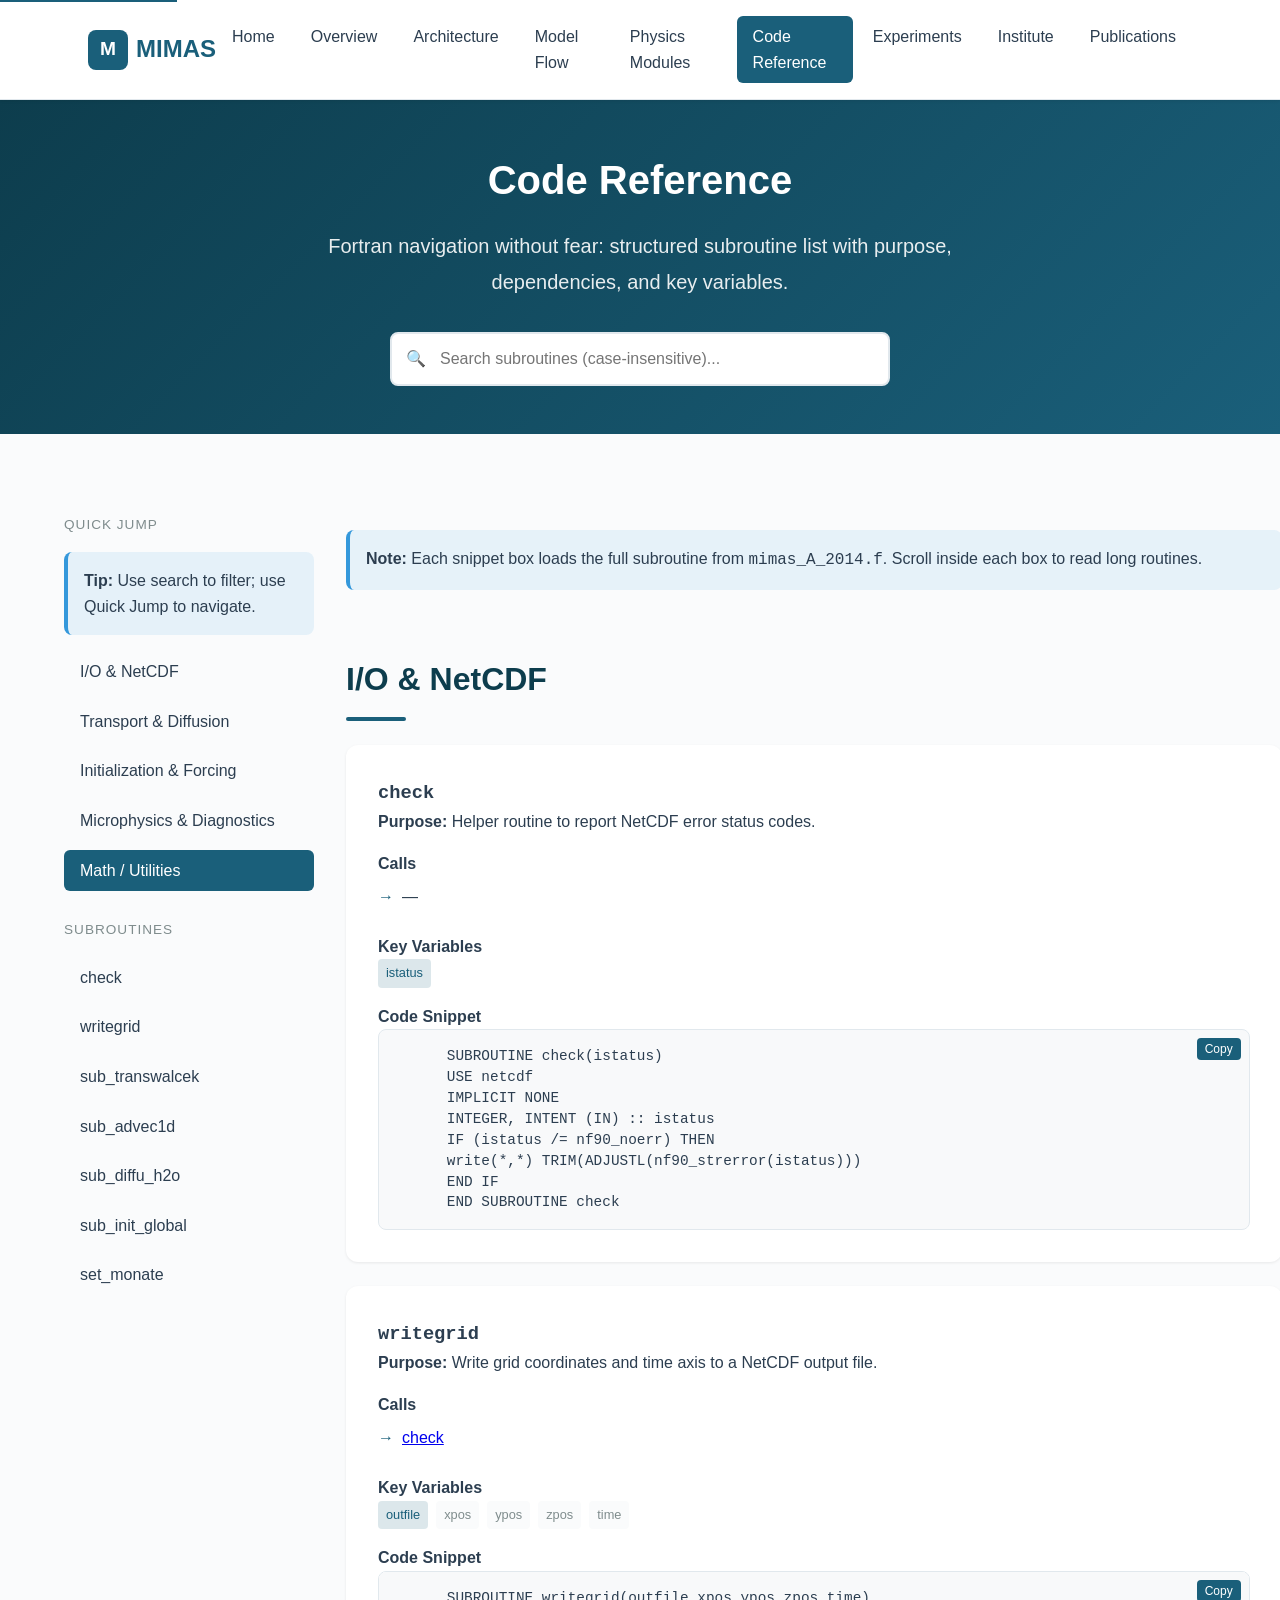
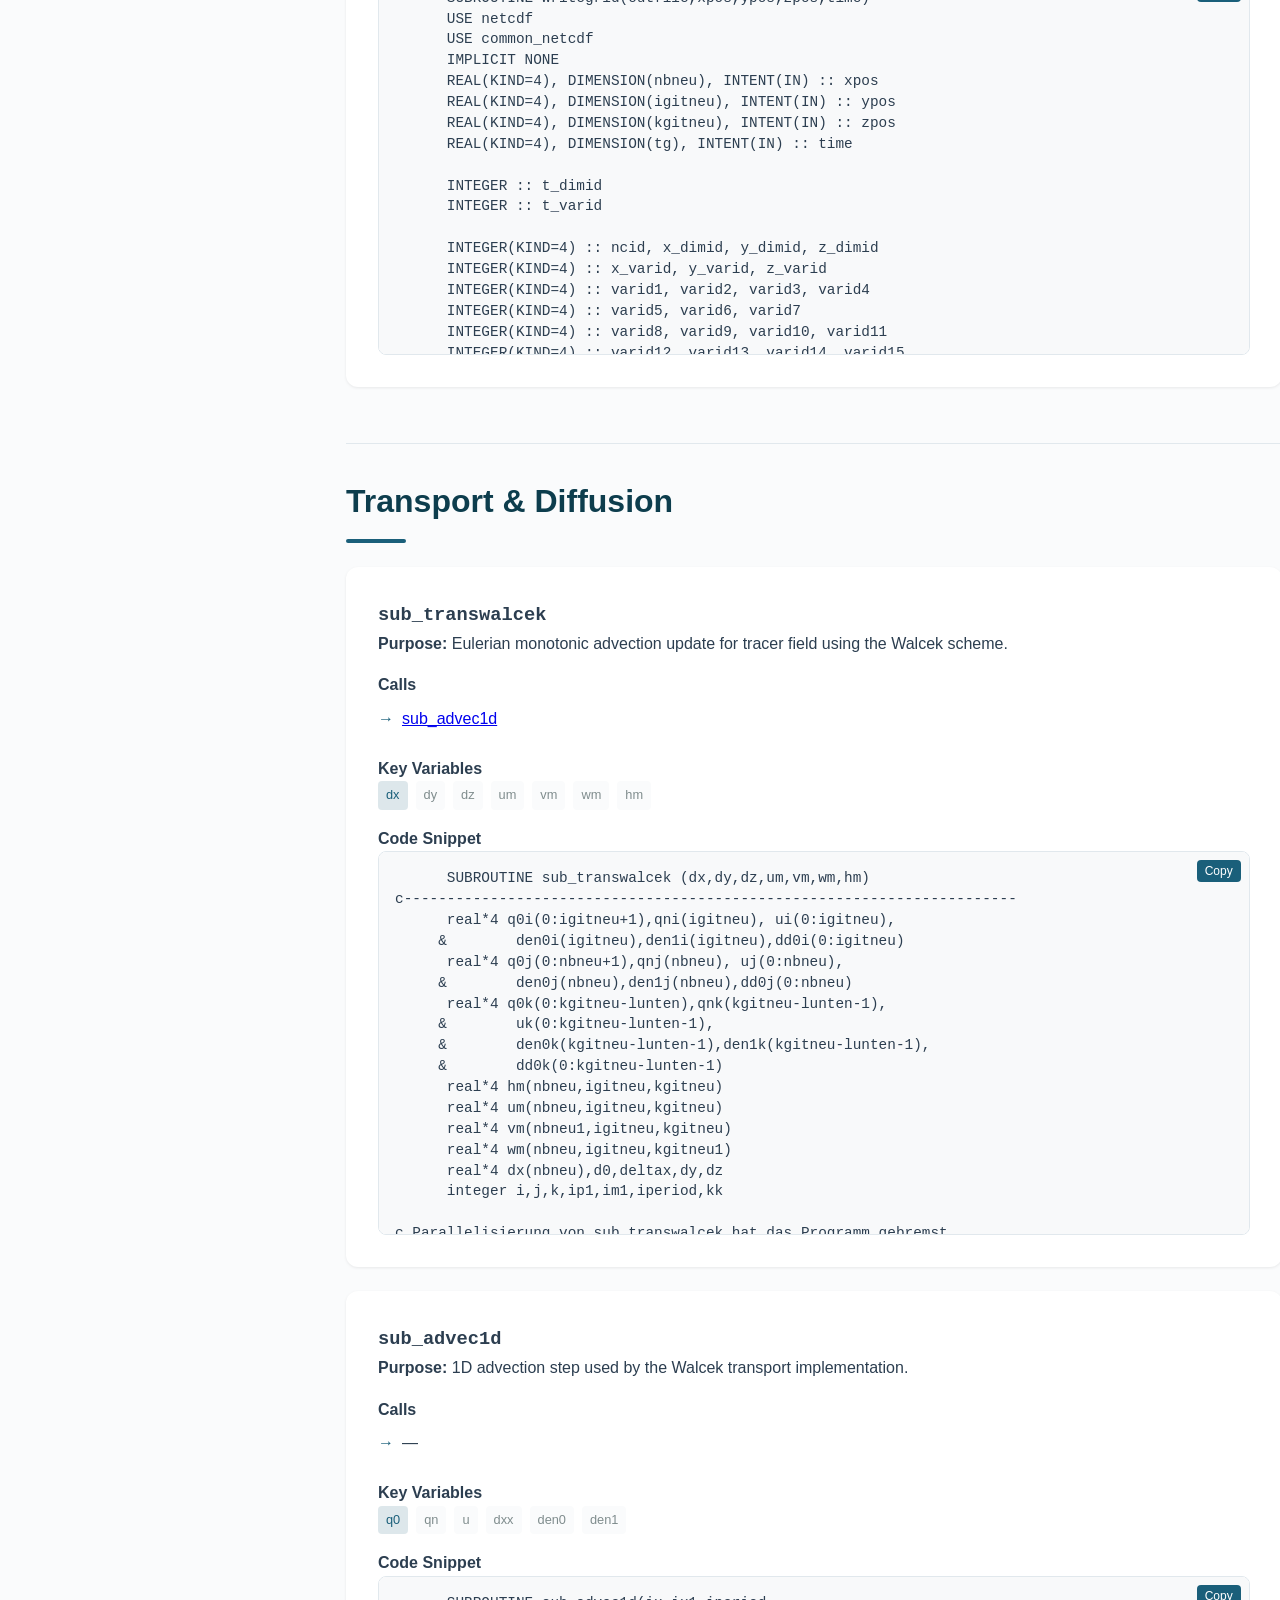
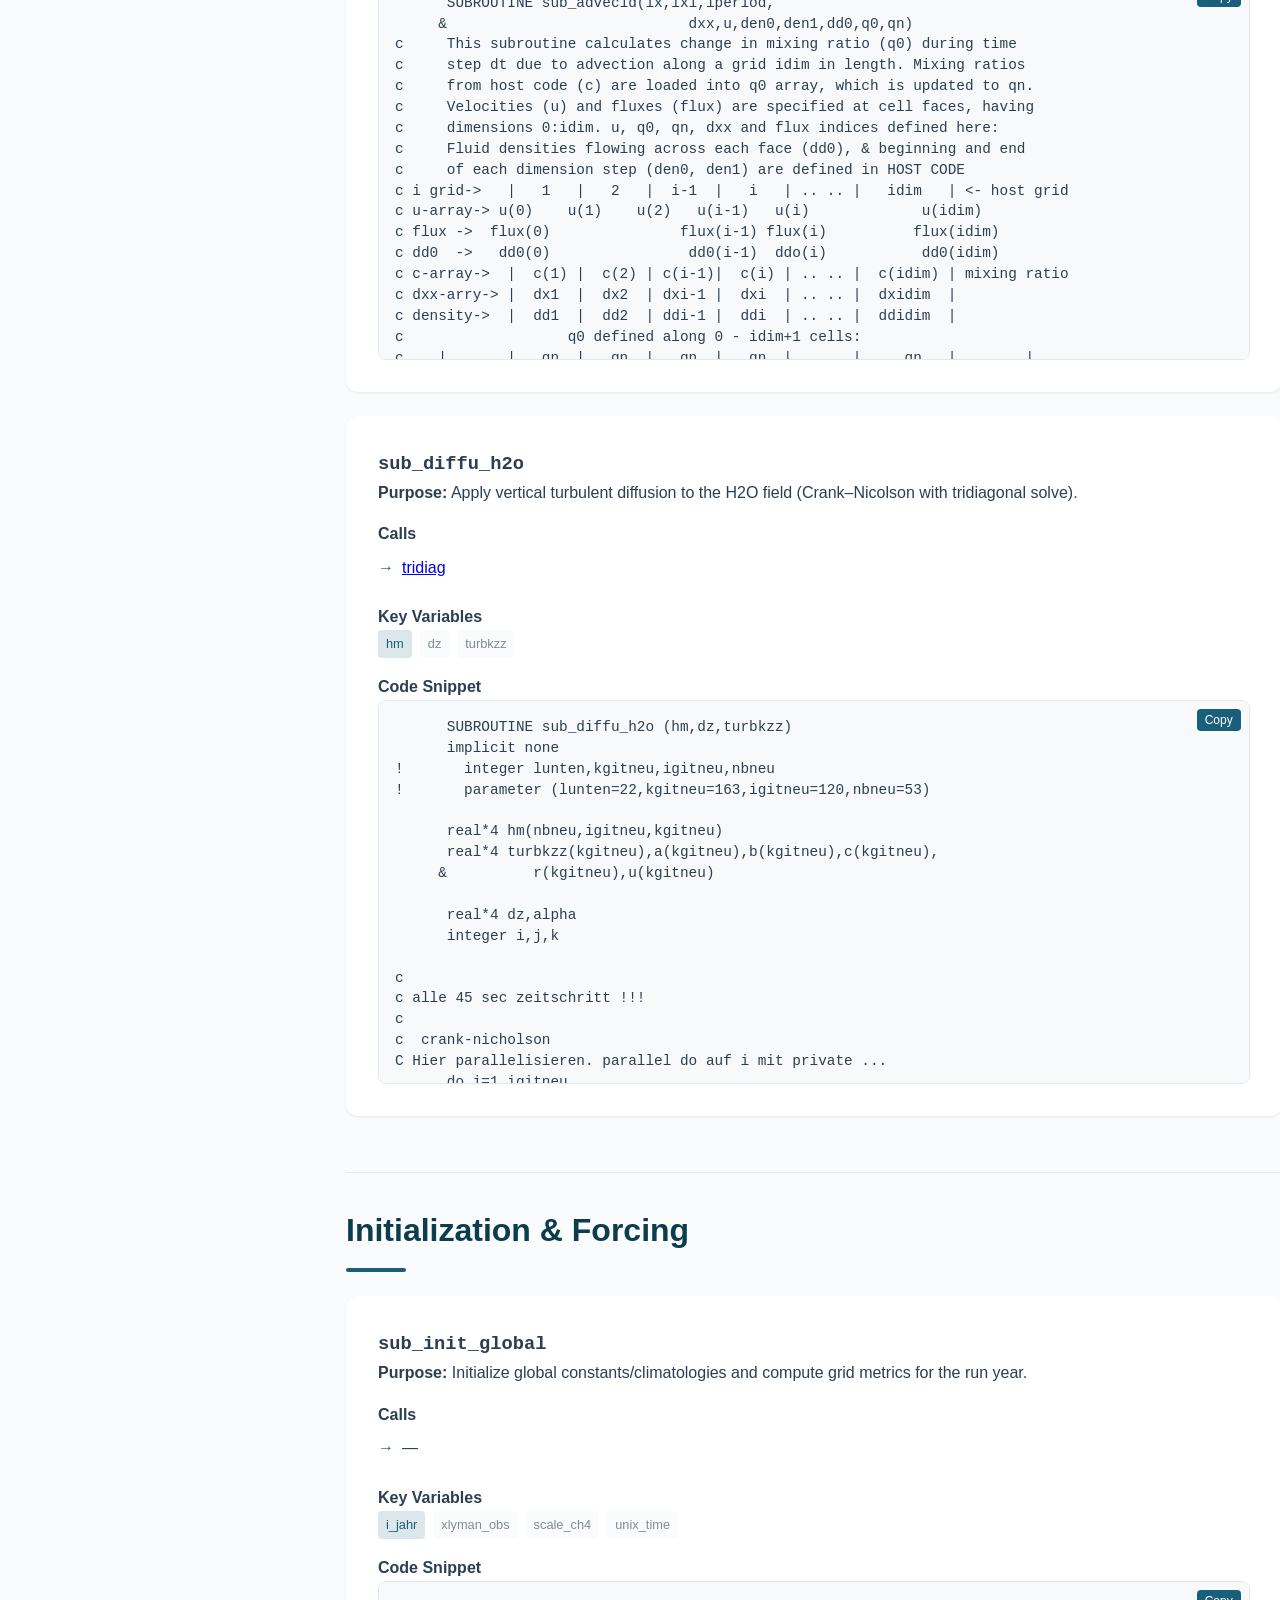
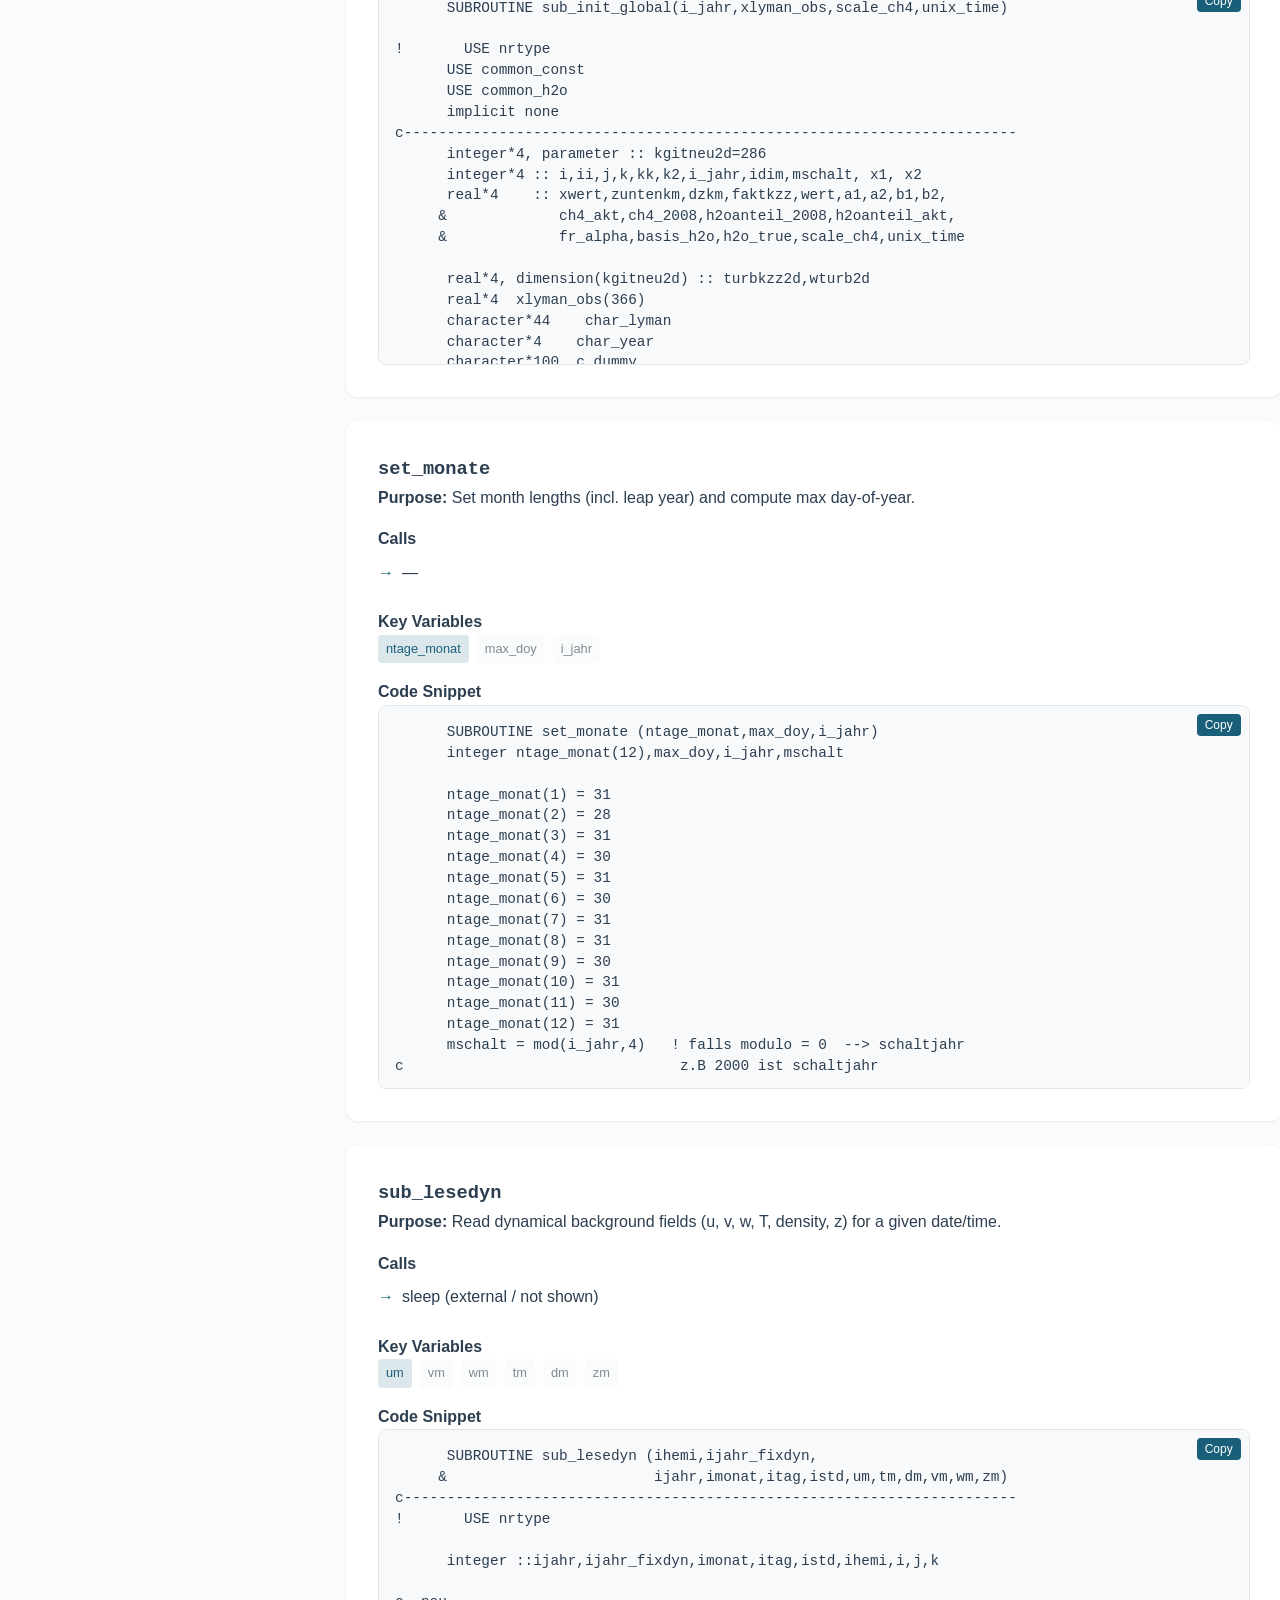
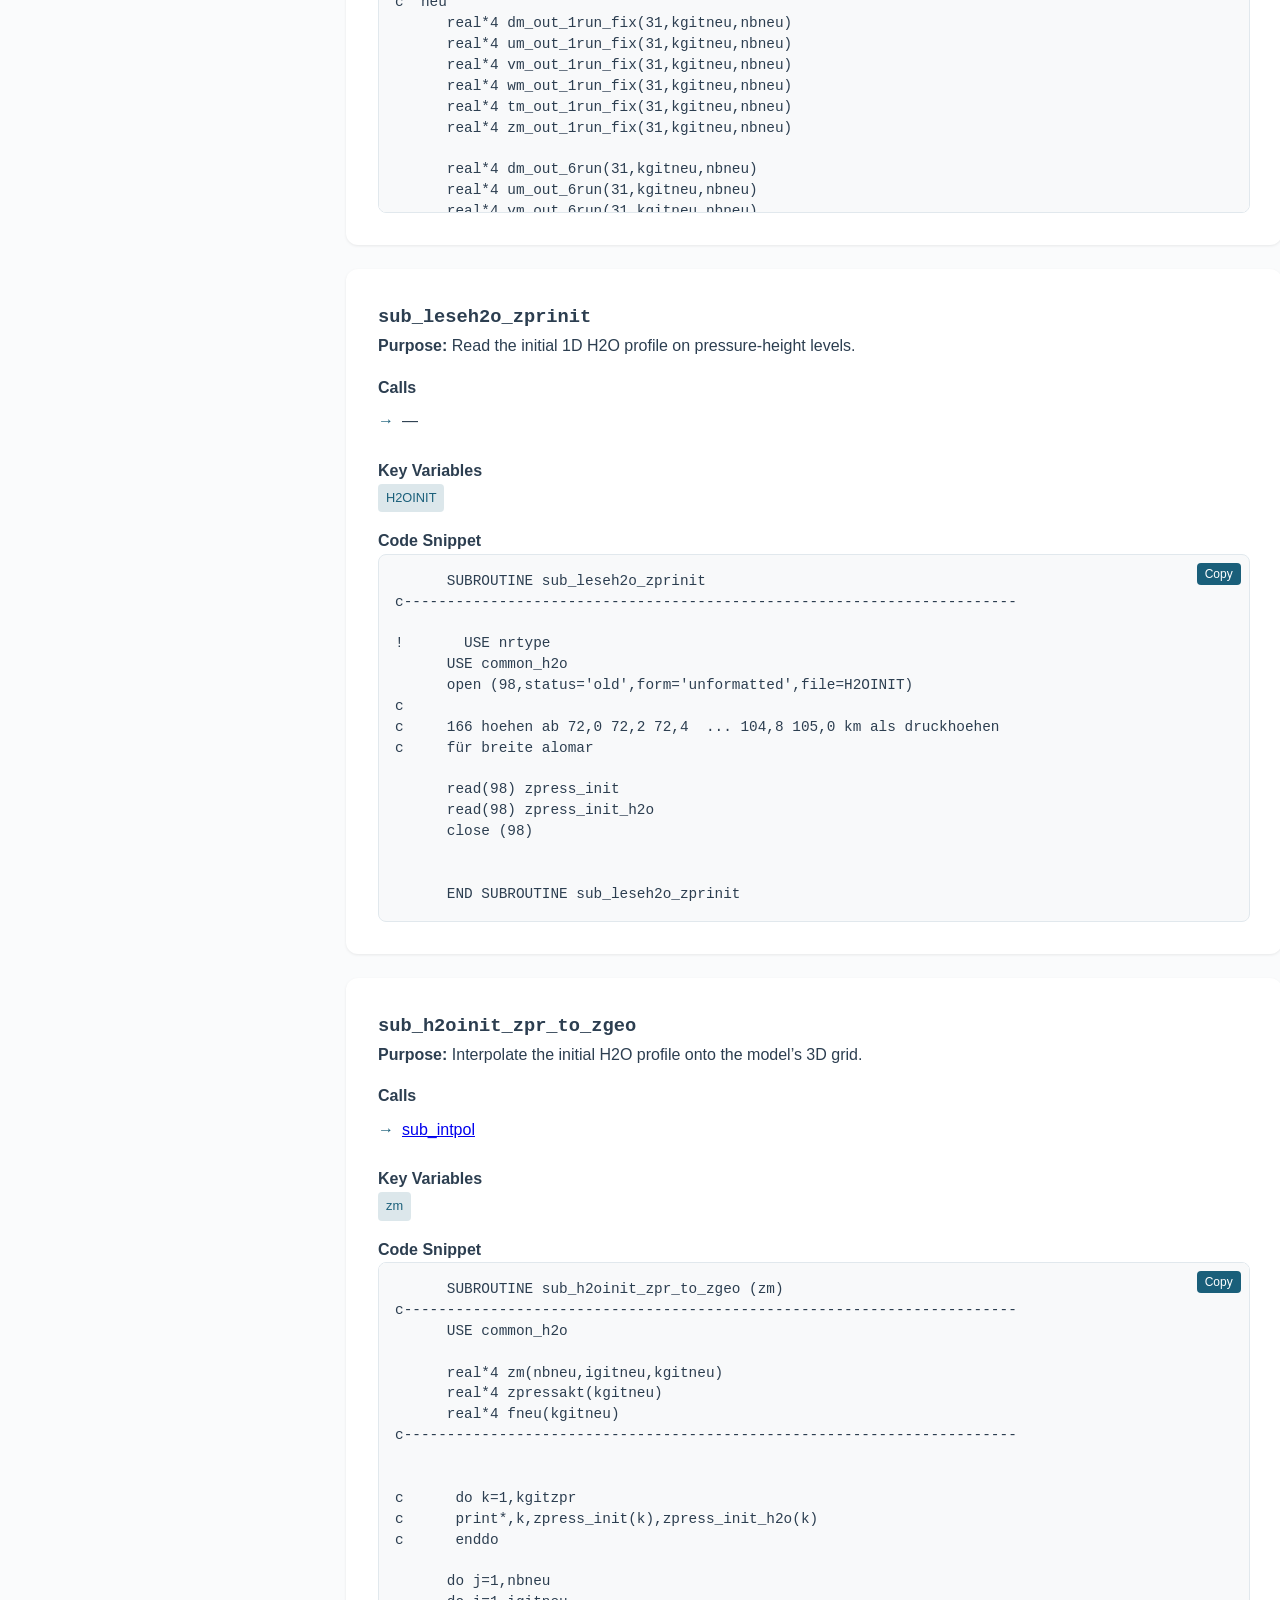
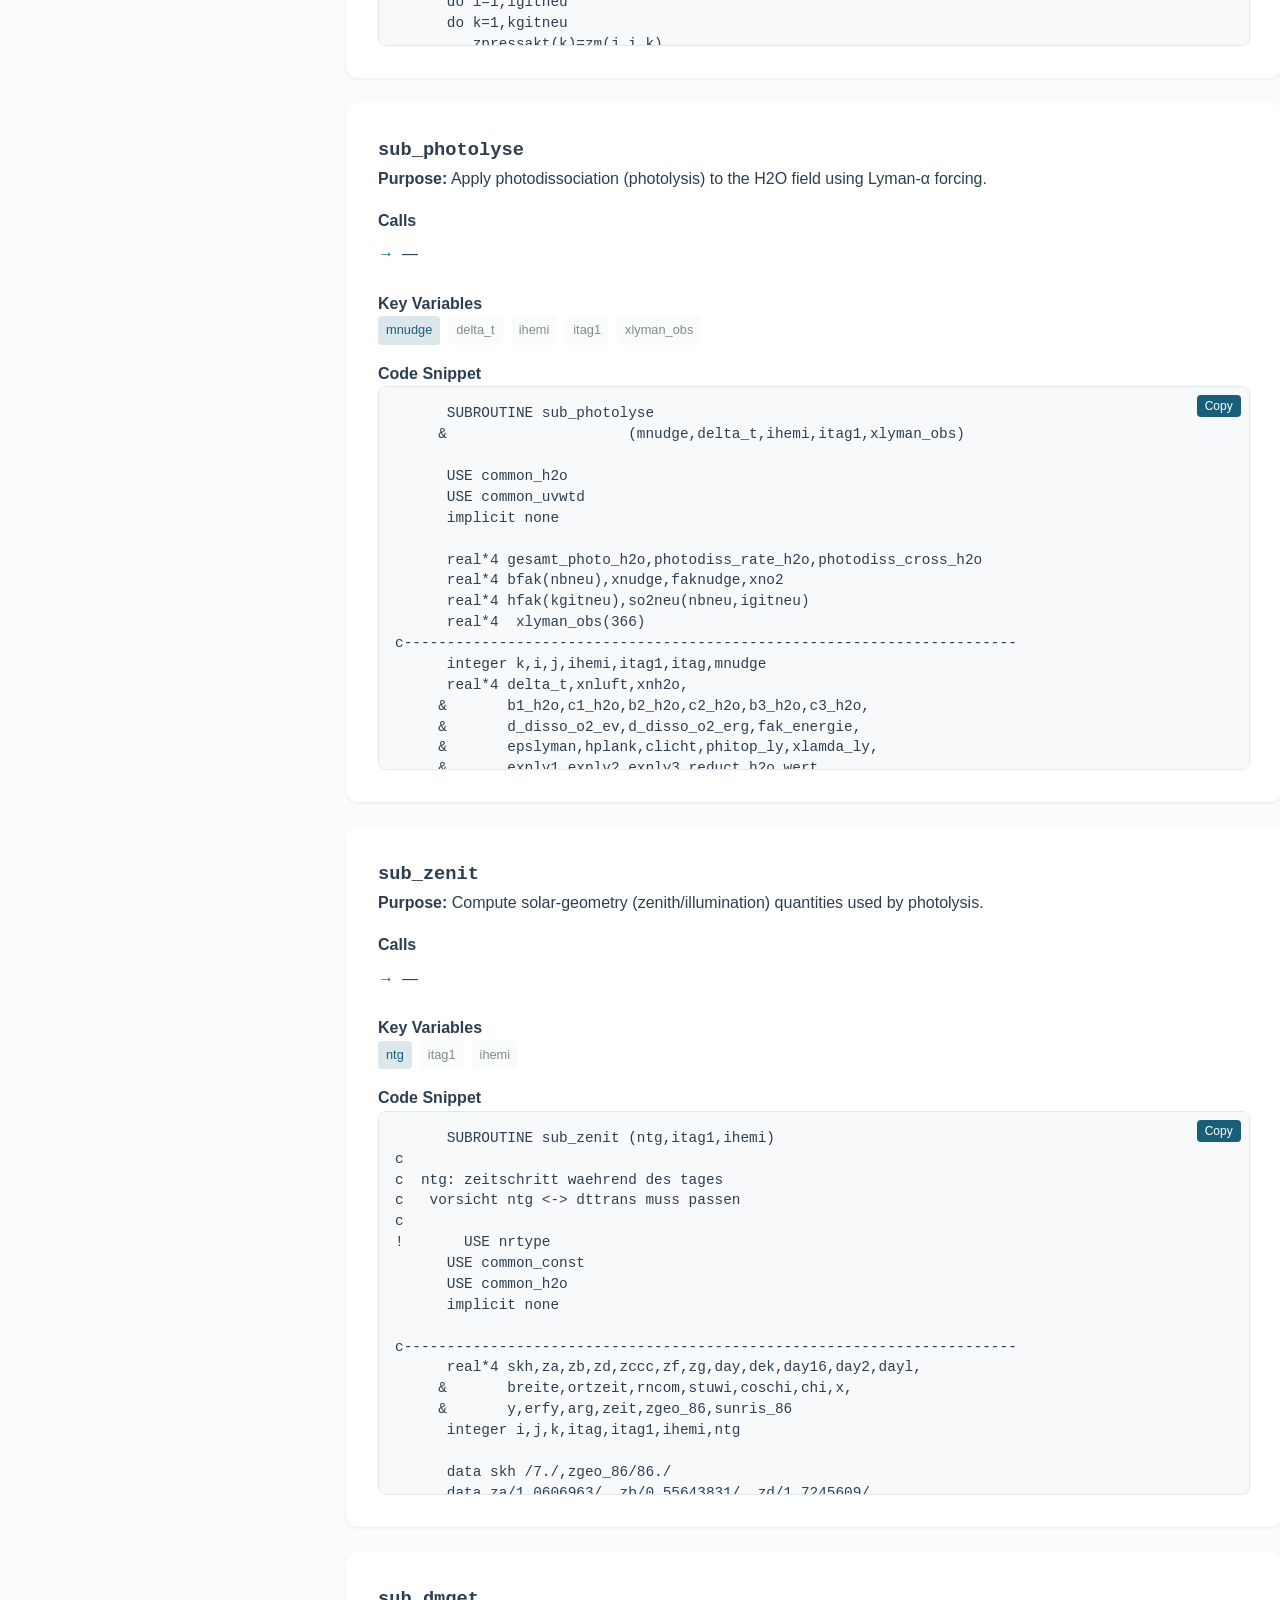
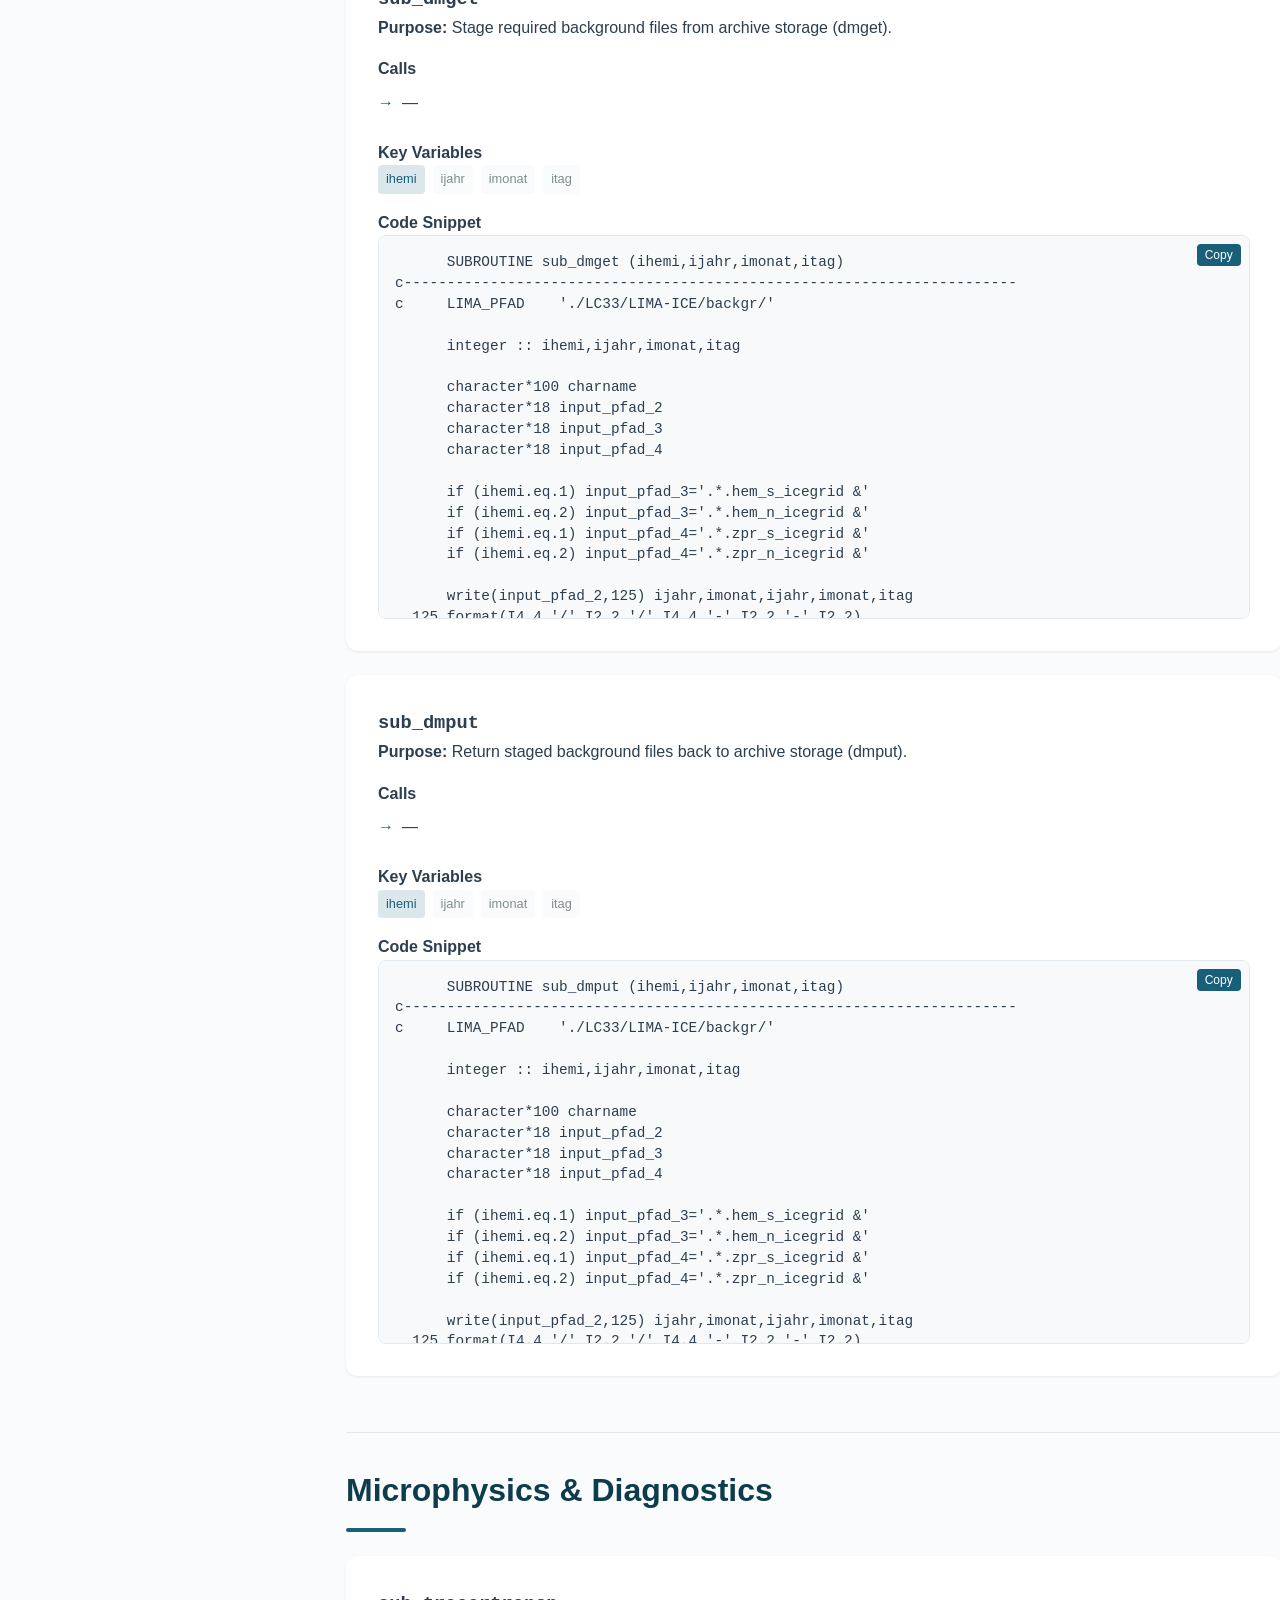
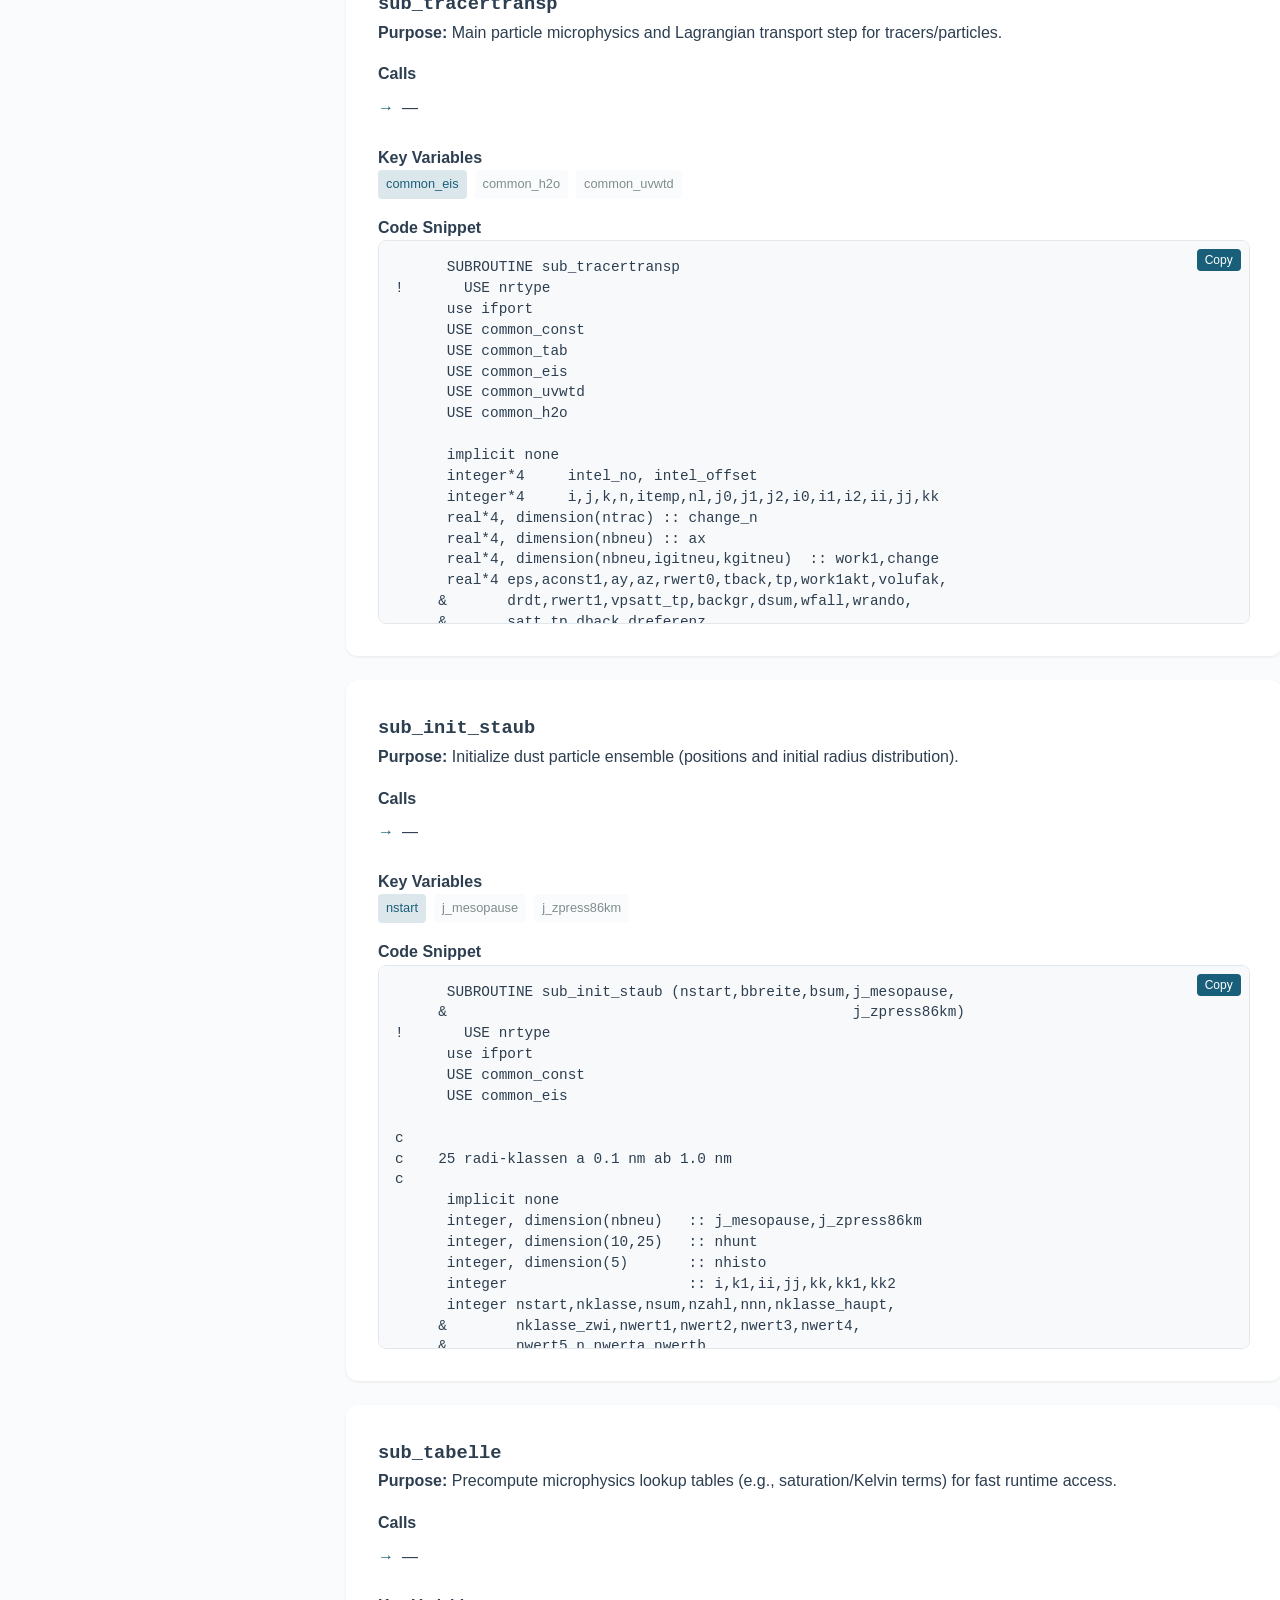
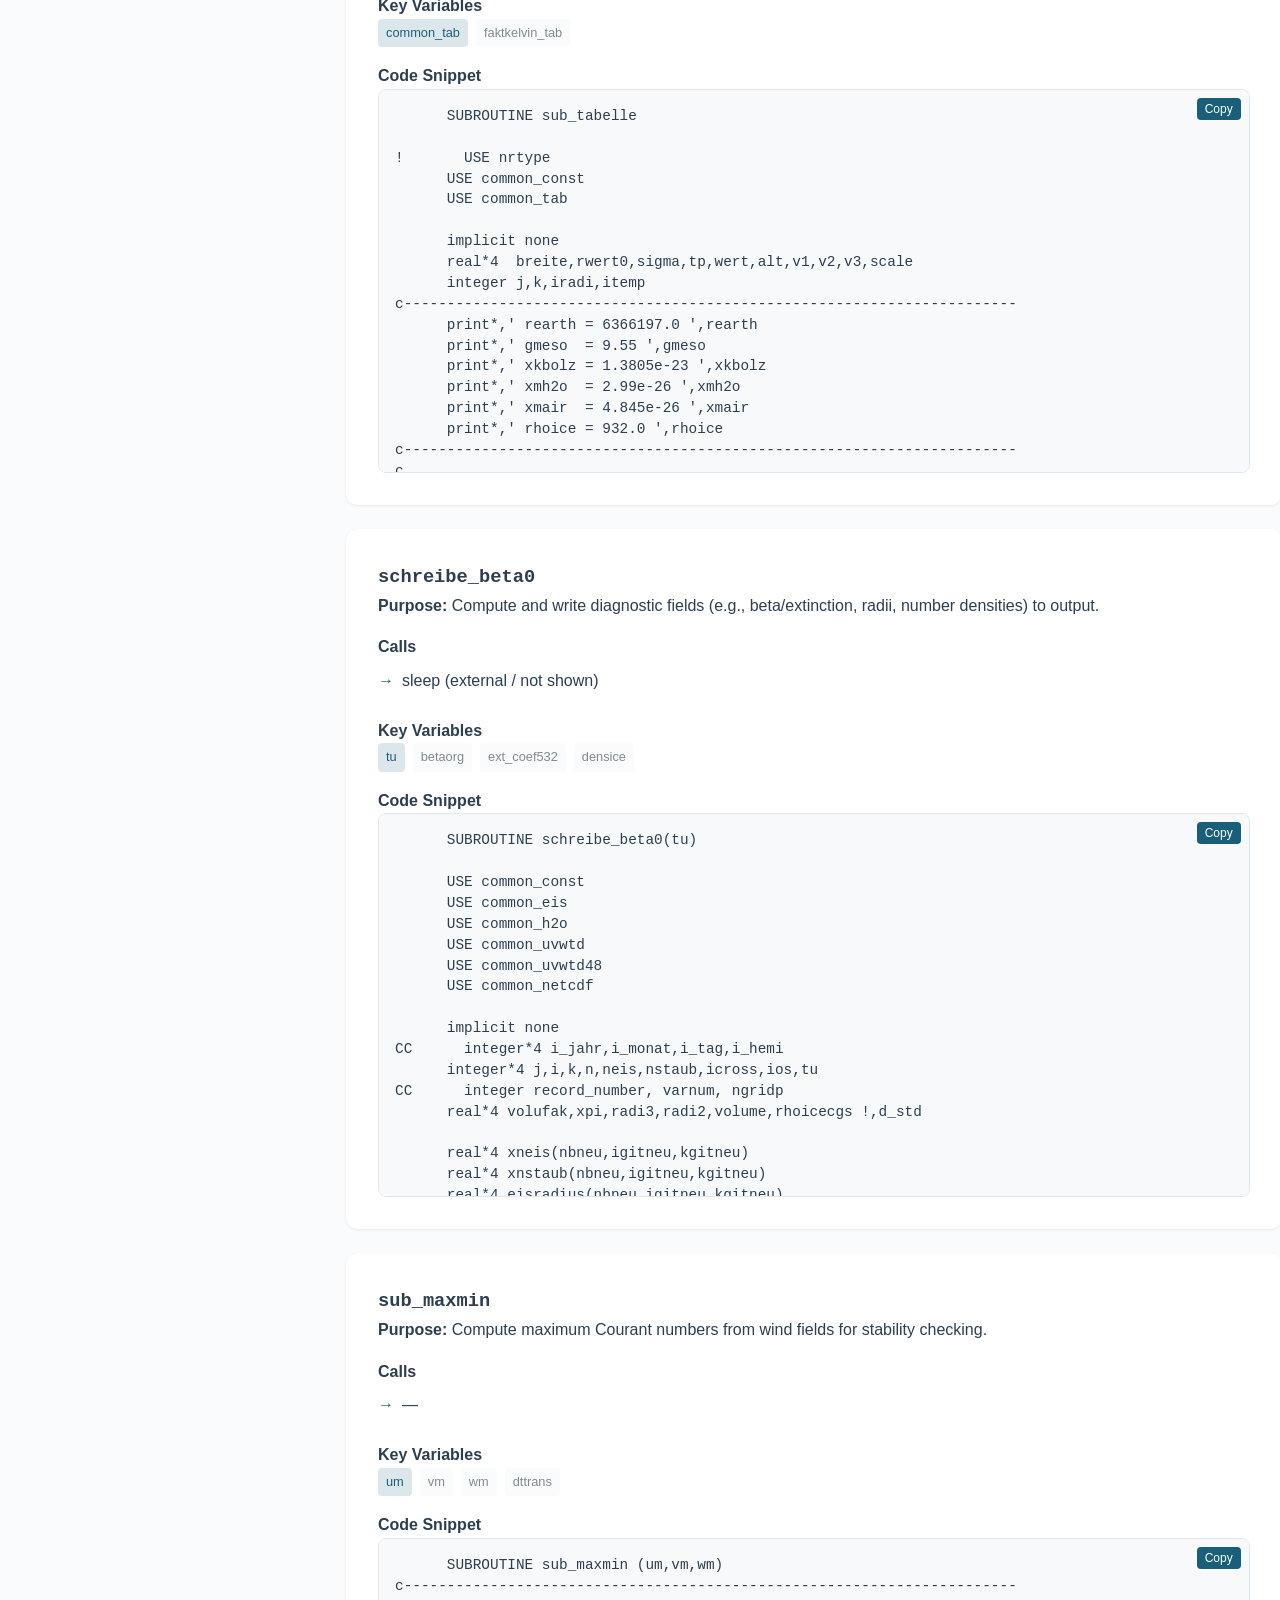
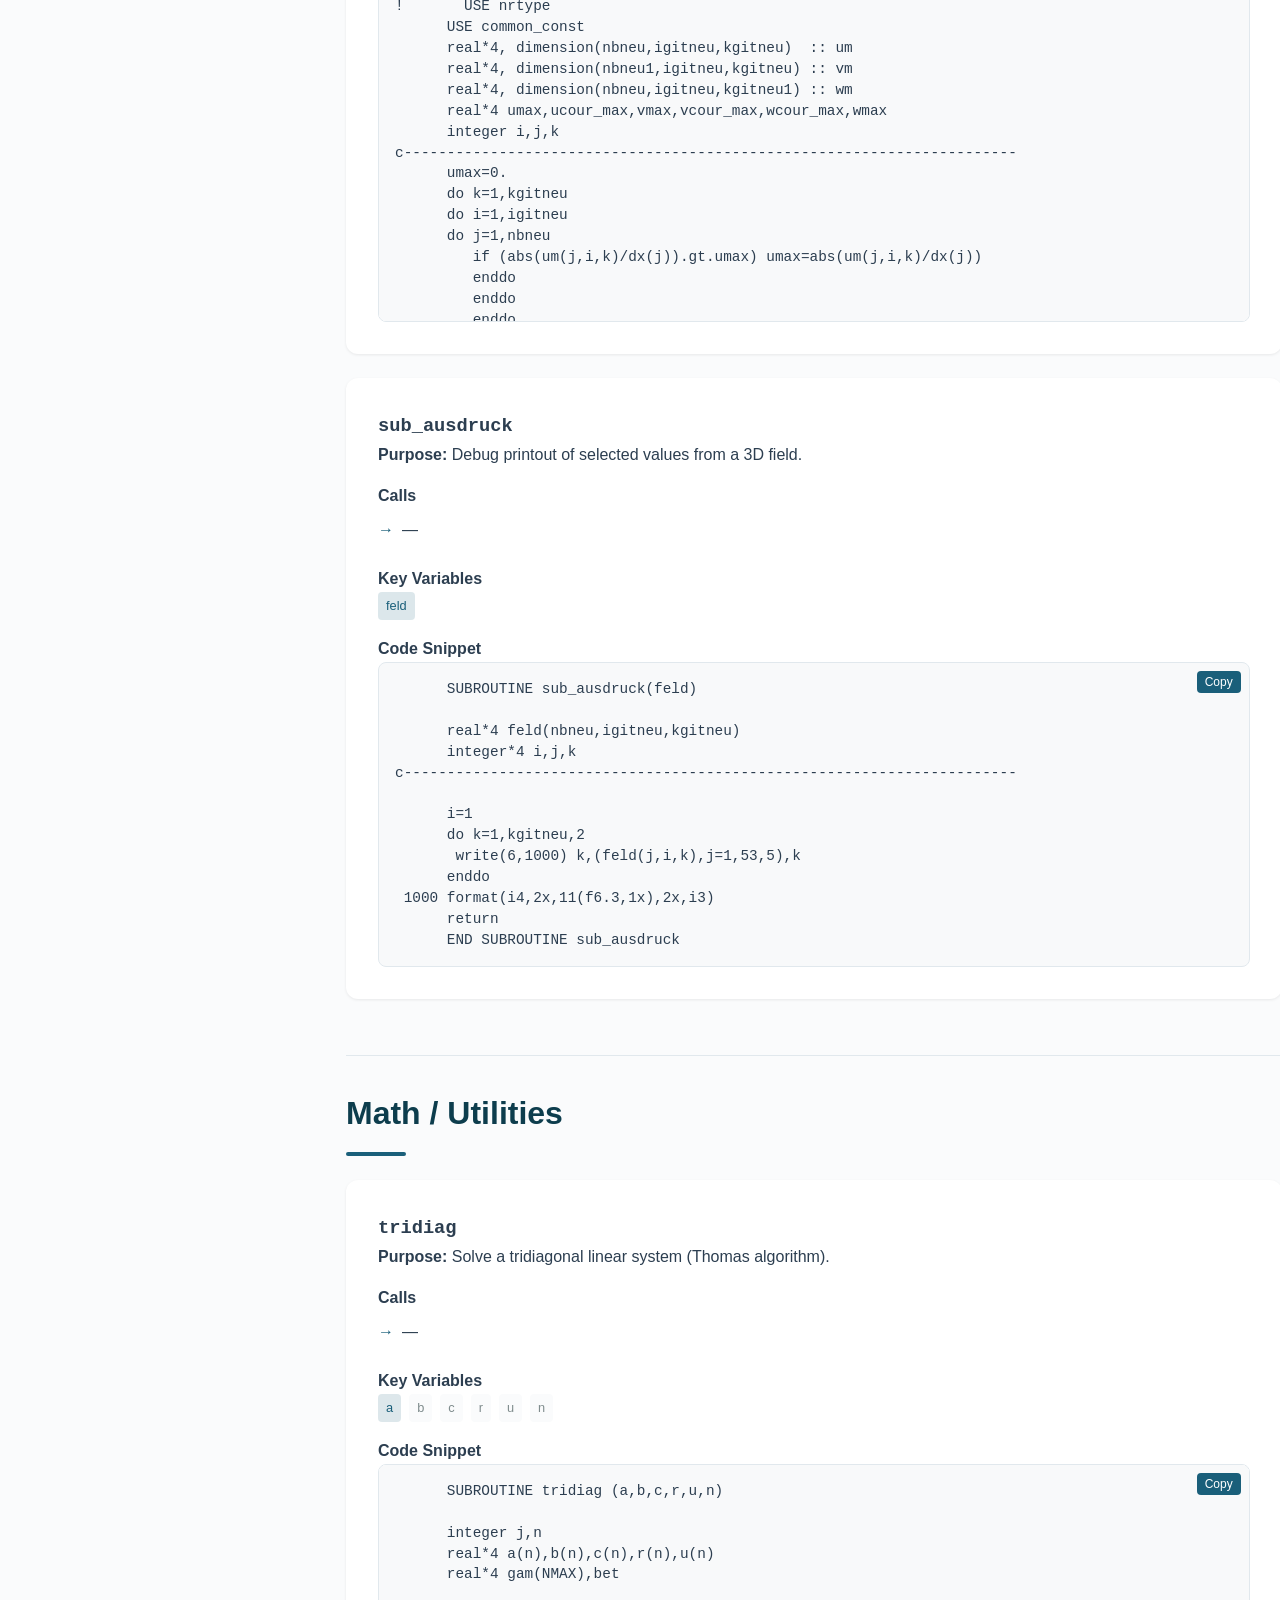
==== commit 98b79d9e: "updated the code reference" ====
--- a/code-reference.html
+++ b/code-reference.html
@@ -111,7 +111,7 @@
                     
                     <div class="main-column">
                         <div class="alert alert-info" style="margin-bottom: var(--spacing-xl);">
-                            <strong>Note:</strong> Only snippets are included (never full files). Case-insensitive search is available above.
+                            <strong>Note:</strong> Each snippet box loads the full subroutine from <code>mimas_A_2014.f</code>. Scroll inside each box to read long routines.
                         </div>
 
                         <!-- =========================
--- a/styles.css
+++ b/styles.css
@@ -439,15 +439,21 @@
 .code-block {
     background: var(--code-bg);
     border-radius: 8px;
-    padding: var(--spacing-md);
     font-family: var(--font-mono);
     font-size: 0.9rem;
-    overflow-x: auto;
+    max-height: 24rem;
+    overflow: auto;
     border: 1px solid var(--border-color);
 }
 
 .code-block code {
+    display: block;
+    white-space: pre;
+    line-height: 1.45;
+    tab-size: 4;
     color: var(--text-color);
+    padding: var(--spacing-md);
+    min-width: max-content;
 }
 
 /* Footer */
@@ -730,6 +736,10 @@
     .grid-3 {
         grid-template-columns: 1fr;
     }
+
+    .code-block {
+        max-height: 18rem;
+    }
 }
 
 /* Print Styles */
